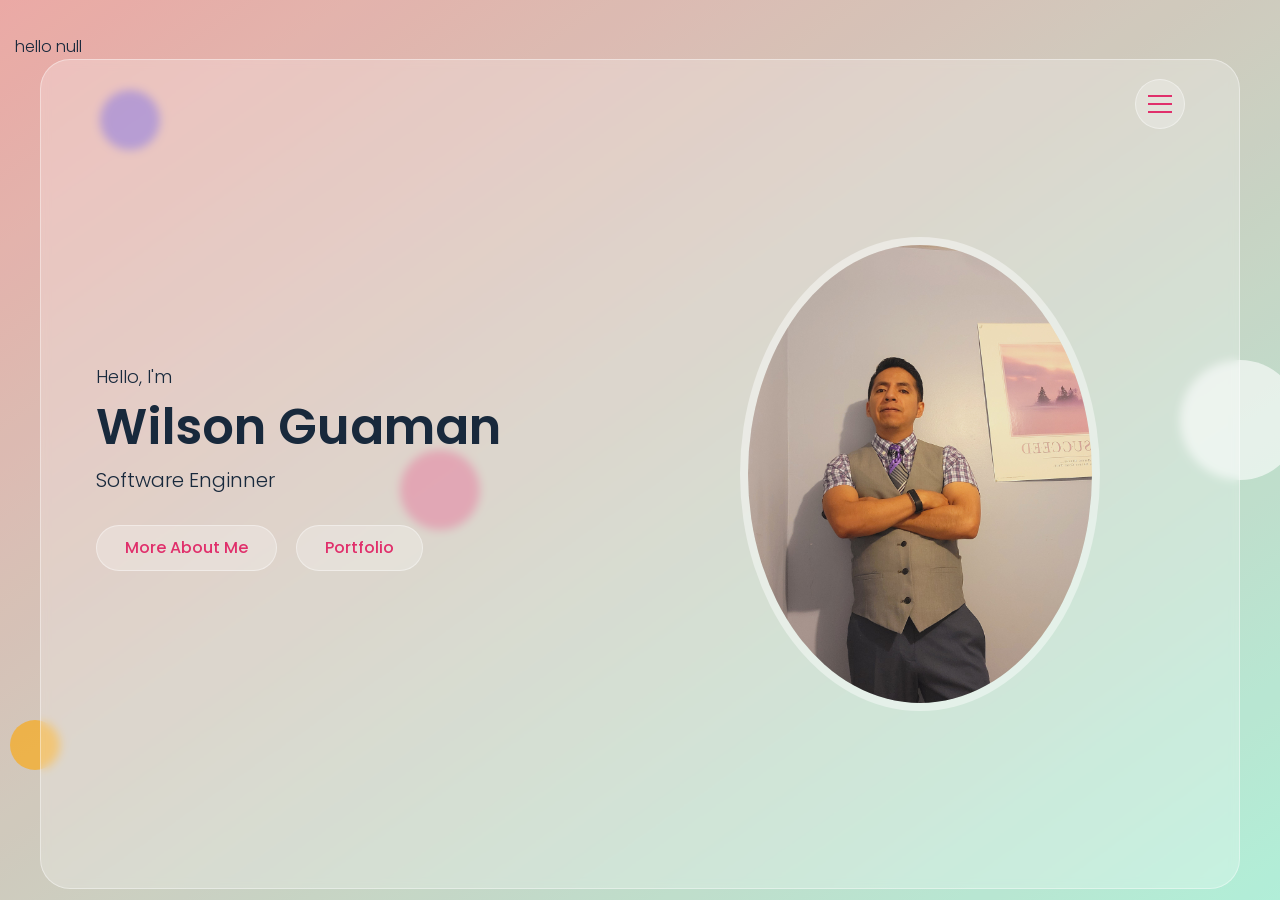
==== index.html @ 9170a04b "Update index.html" ====
<!DOCTYPE html>
<html lang="en">
<head>
  <title> welcome </title>
  <meta charset="utf-8">
  <meta name="viewport" content="width=device-width, initial-scale=1">
  <link rel="stylesheet" href="font-awesome.css">
  <link rel="stylesheet" href="style.css">

  <meta charset="UTF-8">
  <meta name="viewport" content="width=device-width, initial-scale=1.0">
  <meta http-equiv="X-UA-Compatible" content="ie=edge">
  <link rel="stylesheet" href="https://use.fontawesome.com/releases/v5.1.0/css/all.css" integrity="sha384-lKuwvrZot6UHsBSfcMvOkWwlCMgc0TaWr+30HWe3a4ltaBwTZhyTEggF5tJv8tbt"
    crossorigin="anonymous">
  <link href="https://fonts.googleapis.com/css?family=Roboto|Roboto+Condensed|Roboto+Slab" rel="stylesheet">
  <link rel="stylesheet" href="https://cdnjs.cloudflare.com/ajax/libs/font-awesome/5.15.3/css/all.min.css"/>
  <meta name ="viewport" content="width = device-width, initial - scale = 1.0">

</head>
<body>
  <script type="text/javascript">
   var name = prompt("Welcome,what is your name?");
   var text = ("hello " + name);
   
   
   document.write(text);
  </script>
  <video id="background-video" autoplay loop muted poster="">
<source src="Untitled video - Made with Clipchamp.mp4">
</video>
  <!-- Page Loader Start -->
  <div class="page-loader">
    <div></div>
    <div></div>
    <div></div>
  </div>
  <!-- Page Loader End -->

 <!-- Background Circles Start -->
 <div class="bg-circles">
   <div class="circle-1"></div>
   <div class="circle-2"></div>
   <div class="circle-3"></div>
   <div class="circle-4"></div>
 </div>
 <!-- Background Circles End -->

<!-- Overlay Start -->
<div class="overlay">
</div>
<!-- Overlay End -->

<!-- Main Start -->
<div class="main hidden">

  <!-- Header Start -->
  <header class="header">
    <div class="container">
      <div class="row flex-end">
        <button type="button" class="nav-toggler">
          <span></span>
        </button>
        <nav class="nav">
          <div class="nav-inner">
            <ul>
              <li><a href="#home" class="nav-item link-item">home</a></li>
              <li><a href="#about" class="nav-item link-item">about</a></li>
              <li><a href="#portfolio" class="nav-item link-item">portfolio</a></li>
              <li><a href="#contact" class="nav-item link-item">contact</a></li>
            </ul>
          </div>
        </nav>
      </div>
    </div>
  </header>
  <!-- Header End -->

  <!-- Home Section Start -->
  <section class="home-section align-items-center" id="home">
    <div class="container">
      <div class="row align-items-center">
        <div class="home-text">
          <p>Hello, I'm</p>
          <h1>Wilson Guaman</h1>
          <h2>Software Enginner</h2>
          <a href="#about" class="btn link-item">more about me</a>
          <a href="#portfolio" class="btn link-item">portfolio</a>
        </div>
        <div class="home-img">
          <div class="img-box">
            <img src="img/wilson_38.jpg" alt="profile-img">
          </div>
        </div>
      </div>
    </div>
  </section>
  <!-- Home Section End -->

  <!-- About Section Start -->
  <section class="about-section sec-padding" id="about">
    <div class="container">
      <div class="row">
        <div class="section-title">
          <h2>about me</h2>
        </div>
      </div>
      <div class="row">
        <div class="about-img">
          <div class="img-box">
            <img src="img/team_wil.jpg" alt="about img">
          </div>
        </div>
        <div class="about-text">
          <p>I am hard working, driven, technically astute and someone who will work closely
            with people within your organization to achieve your future goals and financial objectives.
          </p>
          <h3>skills</h3>
          <div class="skills">
            <div class="skill-item">html</div>
            <div class="skill-item">css</div>
            <div class="skill-item">javascript</div>
            <div class="skill-item">ASP.NET</div>
            <div class="skill-item">sql</div>
            <div class="skill-item">java</div>
            <div class="skill-item">python</div>
            <div class="skill-item">.NET</div>
            <div class="skill-item">c#</div>
            <div class="skill-item">git</div>
            
          </div>

          <div class="about-tabs">
            <button type="button" class="tab-item active" data-target="#education">education</button>
            <button type="button" class="tab-item" data-target="#experience">experience</button>
          </div>

          <!-- Education Start -->
          <div class="tab-content active" id="education">
             <div class="timeline">
               <div class="timeline-item">
                 <span class="date">2017 - 2021</span>
                 <h4>bachelor of computer science - <span>Northeastern Illinois University</span></h4>
                 <p>Northeastern Illinois University (NEIU) Chicago, Illinois, - B.S. Computer Science, Minor in Spanish. GPA: 3.74; Dean’s List; Cum Laude. </p>
               </div>
               <div class="timeline-item">
                <span class="date">2011 - 2016</span>
                <h4>associate degree - <span>Richard Daley College</span></h4>
                <p>Richard Daley College (city college of Chicago) A.A in general studies
                  GPA: 4.0; Dean’s List;</p>
              </div>
              <div class="timeline-item">
                <span class="date">2003 - 2005</span>
                <h4>technical Diploma - <span>Lincoln College of Technology</span></h4>
                <p>Lincoln College of Technology: Technical Diploma in Automotive Repair
                  GPA: 3.0;</p>
              </div>
             </div>
          </div>
          <!-- Education End -->

          <!-- Experience Start -->
          <div class="tab-content" id="experience">
            <div class="timeline">
              <div class="timeline-item">
                <span class="date"> 2022 - 2023</span>
                <h4>Associate software engineer - <span>Infor </span></h4>
                <p>
                    The work includes a varity of activities ranging from designing, and developing new features to fixing bugs.
                                      <br>
                                         - Design, code, and debug Software.
                                      <br>
                                         - Maintain, upgrade and enhance existing software.
                                      <br>
                                         - Review and resolve software-related findings and make required changes.
                                      <br>
                                         - Work closely with the product team and QA to ensure product is well-tested and updates are properly deployed.
                                      <br>
                                         - Regularly attend team meetings to discuss projects, ideas, and provide status updates. 
                </p>
              </div>
              <div class="timeline-item">
                <span class="date">2021 - 2022</span>
                <h4>IT Consultant- Internship - <span>Nectel Technologies</span></h4>
                <p>-Helped customers troubleshoot their equipment and networks.
                  <br>
                   -Ensured that business ran smoothly with proactive maintenance to prevent unexpected downtime due to neglect.
                   <br>
                   -Gained knowledge in security practices, confidentiality, integrity and improve data security. </p>
              </div>
              <div class="timeline-item">
                <span class="date">2011 - 2015</span>
                <h4>Customer Service, Server, Host, Cashier - <span>RADISSON BLU HOTEL</span></h4>
                <p>Covered various positions on a continuously changing basis, as needs arose, - including bartending in a Banquet Events and food service. | Awarded Employee of the month.</p>
              </div>
            </div>
          </div>
         
          <!-- Experience End -->
          <a href=""target = "blank" class = "btn"> download cv</a>
          <a href="#contact" class="btn link-item">contact me</a>
        </div>
      </div>
    </div>
  </section>
  <!-- About Section End -->

  <!-- Portfolio Section Start -->
  <section class="portfolio-section sec-padding" id="portfolio">
    <div class="container">
      <div class="row">
        <div class="section-title">
          <h2>recent work and hobbies </h2>
        </div>
      </div>
      <div class="row">
        <!-- Portfolio Item Start -->
        <div class="portfolio-item">
          <div class="portfolio-item-thumbnail">
            
            <img src="Certificadode.png" alt="portfolio item thumb">
          </div>
          <h3 class="portfolio-item-title"> C# Certificate Of Completion </h3>
          <button type="button" class="btn view-project-btn">view project</button>
          <div class="portfolio-item-details">
            <div class="description">
              <p>Length 31 total hours</p>
            </div>
            <div class="general-info">
              <ul>
                <li>Completed - <span>December, 24 2021</span></li>
                <li>technologies used - <span>Java</span></li>
                <li>Role - <span>backend</span></li>
                <li>View Online - <span><a href="#" target="_blank">www.wguaman.com</span></li>
              </ul>
            </div>
          </div>
        </div>
        <!-- Portfolio Item End -->
        <!-- Portfolio Item Start -->
        <div class="portfolio-item">
          <div class="portfolio-item-thumbnail">
            <img src="udemyjava.png" alt="portfolio item thumb">
           <!-- <img src="Certificadode.png" alt="portfolio item thumb"> -->
           <!-- <img src="front_page_2023.jpg" alt="portfolio item thumb"> -->
          </div>
          <h3 class="portfolio-item-title"> Java Cetificate Of Completion  </h3>
          <button type="button" class="btn view-project-btn">view project</button>
          <div class="portfolio-item-details">
            <div class="description">
              <p>This is a responsive portfolio.</p>
            </div>
            <div class="general-info">
              <ul>
                <li>Created - <span>January 18, 2024</span></li>
                <li>technologies used - <span>JavaScript | CSS/HTML</span></li>
                <li>Role - <span>Frontend</span></li>
                <li>View Online - <span><a href="#" target="_blank"></span></li>
              </ul>
            </div>
          </div>
        </div>
        <!-- Portfolio Item End -->
        <!-- Portfolio Item Start -->
        <div class="portfolio-item">
          <div class="portfolio-item-thumbnail">
            <img src="udemy.png" alt="portfolio item thumb">
          </div>
          <h3 class="portfolio-item-title">Data Structures & algorithms in java</h3>
          <button type="button" class="btn view-project-btn">view project</button>
          <div class="portfolio-item-details">
            <div class="description">
              <p>Imitiaz Ahmad, Instructor</p>
            </div>
            <div class="general-info">
              <ul>
                <li>Completed - <span>May, 13 2020</span></li>
                <li>technologies used - <span>Java</span></li>
                <li>Role - <span>Backend</span></li>
                <li>View Online - <span><a href="#" target="_blank">www.wguaman.com</a></span></li>
              </ul>
            </div>
          </div>
        </div>
        <!-- Portfolio Item End -->
        <!-- Portfolio Item Start -->
        <div class="portfolio-item">
          <div class="portfolio-item-thumbnail">
            <iframe width="330" height="215" src="https://www.youtube.com/embed/AL2topyB8ps" title="YouTube video player" frameborder="0" allow="accelerometer; autoplay; clipboard-write; encrypted-media; gyroscope; picture-in-picture" allowfullscreen></iframe> 
            
          </div>
          <h3 class="portfolio-item-title">Party app Invitation</h3>
          <!--<button type="button" class="btn view-project-btn">view project</button>-->
          <div class="portfolio-item-details">
            <div class="description">
              <p>This is a web app: Imagine that a friend has decided to host a party and has asked me to create a web app that allows invites to electronically RSVP. The invite is to provide for the following features:
                                            <br>
                                            <br>
                                            1. A home page that shows information about the party. 
                                            <br>
                                            2. A form that can be used to RSVP. 
                                            <br>
                                            3. Validation for the RSVP form, which will display a thank-you page. 
                                            <br>
                                            4. A summary page that shows who is coming to the party. 
                                            <br>
                                            <br>
                                            This app can be access via-localhost only.  </p>
            </div>
            <div class="general-info">
              <ul>
                <li>Created - <span> 2021</span></li>
                <li>technologies used - <span>Html/Css, ASP.NET, C#</span></li>
                <li>Role - <span>Frontend</span></li>
                <li>View Online - <span><a href="#" target="_blank">www.wguaman.com</a></span></li>
              </ul>
            </div>
          </div>
        </div>
        <!-- Portfolio Item End -->
        <!-- Portfolio Item Start -->
        <div class="portfolio-item">
          <div class="portfolio-item-thumbnail">
            <!-- <img src="Certificadode.png" alt="portfolio item thumb">-->
      
            <!--<iframe width="330" height="215" src="https://www.youtube.com/embed/UySKvIaVFEU" title="YouTube video player" frameborder="0" allow="accelerometer; autoplay; clipboard-write; encrypted-media; gyroscope; picture-in-picture" allowfullscreen></iframe> -->
           <!-- <img src="img/portfolio/w_g_2023.jpg" alt="portfolio item thumb">-->
          </div>
          <h3 class="portfolio-item-title"> </h3>
         <!--- <button type="button" class="btn view-project-btn">view project</button>-->
          <div class="portfolio-item-details">
            <div class="description">
             <!-- <p>This web application calculates the yearly interest rate.</p> -->
            </div>
            <div class="general-info">
              <ul>
                <li>Created - <span>2021</span></li>
                <li>technologies used - <span>Html, Css, ASP.NET, C# </span></li>
                <li>Role - <span>Frontend</span></li>
                <li>View Online - <span><a href="#" target="_blank">www.wguaman.com</a></span></li>
              </ul>
            </div>
          </div>
        </div>
        <!-- Portfolio Item End -->
        <!-- Portfolio Item Start -->
        <div class="portfolio-item">
          <div class="portfolio-item-thumbnail">
             <img src="Shopme-Ecommerce.png" alt="portfolio item thumb">
           <!-- <iframe width="560" height="315" src="https://www.youtube.com/embed/m7RWqL05ZkU" title="YouTube video player" frameborder="0" allow="accelerometer; autoplay; clipboard-write; encrypted-media; gyroscope; picture-in-picture" allowfullscreen></iframe> --> 
            <!---<img src="udemyjava.jng" alt="portfolio item thumb">--->
          </div>
          <h3 class="portfolio-item-title"> E-commerce Website </h3>
         <!-- <button type="button" class="btn view-project-btn">view project</button>-->
          <div class="portfolio-item-details">
            <div class="description">
              <p>Use Spring Boot, Java, JavaScript, SQL, HTML/CSS.</p>
            </div>
            <div class="general-info">
              <ul>
                <li>Created - <span> 2023</span></li>
                <li>technologies used - <span>java</span></li>
                <li>Role - <span>backend</span></li>
                <li>View Online - <span><a href="#" target="_blank">www.wguaman.com</a></span></li>
              </ul>
            </div>
          </div>
        </div>
        <!-- Portfolio Item End -->
      </div>
    </div>
  </section>
  <!-- Portfolio Section End -->

  <!-- Contact Section Start -->
  <section class="contact-section sec-padding" id="contact">
    <div class="container">
      <div class="row">
        <div class="section-title">
          <h2>contact me</h2>
        </div>
      </div>
      <div class="row">
        <div class="contact-form">
          <form>
            <div class="row">
              <div class="input-group">
                <input type="text" placeholder="Name" class="input-control" required>
              </div>
              <div class="input-group">
                <input type="text" placeholder="Email" class="input-control" required>
              </div>
              <div class="input-group">
                <input type="text" placeholder="Subject" class="input-control" required>
              </div>
              <div class="input-group">
                <textarea placeholder="Message" class="input-control" required></textarea>
              </div>
              <div class="submit-btn">
                <button type="submit" class="btn">send message</button>
              </div>
            </div>
          </form>
        </div>
        <div class="contact-info">
          <div class="contact-info-item">

            <h3>Email</h3>
            <p>wilsonguaman30@gmail.com</p>
          </div>
          <div class="contact-info-item">
            <h3>Phone</h3>
            <p>773-344-5394</p>
          </div>
          <div class="contact-info-item">
            <h3>follow me</h3>
            <div class="social-links">
             <!--- <a href="https://www.facebook.com/" ><i class = "fab fa-facebook"></i></a>-->
              <a href="https://github.com/wilsonrguaman" target="_blank"><i class = "fab fa-github"></i></a>
             <!--- <a href="https://www.instagram.com/" target="_blank"><i class = "fab fa-instagram"></i></a>--->
             <!-- <a href="https://youtu.be/dQuaE7WTHAg" target="_blank"><i class = "fab fa-youtube"></i></a> --->
             <!--- <a href="https://www.snapchat.com/" target="_blank"><i class = "fab fa-snapchat"></i></a>--->
              <a href="https://www.linkedin.com/in/wilson-guaman-20084446/"target="_blank"><i class = "fab fa-linkedin"></i></a>

              <!--
              <a href="#" target="_blank"><i class="fab fa-facebook-f"></i></a>
              <a href="#" target="_blank"><i class="fab fa-twitter"></i></a>
              <a href="#" target="_blank"><i class="fab fa-instagram"></i></a>
              <a href="#" target="_blank"><i class="fab fa-youtube"></i></a>
              <a href="#" target="_blank"><i class="fab fa-behance"></i></a>
              <a href="#" target="_blank"><i class="fab fa-dribbble"></i></a>
            -->
            </div>
          </div>
        </div>
      </div>
    </div>
  </section>
  <!-- Contact Section End -->

</div>
<!-- Main End -->

<!-- Portfolio Item Details Popup Start -->
<div class="portfolio-popup">
  <div class="pp-inner">
    <div class="pp-content">
      <div class="pp-header">
        <button type="button" class="btn pp-close"><i class="fas fa-times"></i></button>
        <div class="pp-thumbnail">
          <img src="udemy.jng" alt="pp-thumbnail">
        </div>
        <h3></h3>
      </div>
      <div class="pp-body">
      </div>
    </div>
  </div>
</div>
<!-- Portfolio Item Details Popup End -->

  
<script src="js/script.js"></script>
</body>
</html>
---- style.css ----
/* -------------
 Fonts 
 -----------------*/
 @import url('https://fonts.googleapis.com/css2?family=Poppins:wght@300;400;500;600;700&display=swap');

/* ------------- 
 Variables 
 ---------------- */
:root{
    --main-color: #e02f6b;
    --blue: #0000ff;
    --blue-dark: #18293c;
    --orange: #ffa500;
    --green-yellow: #cddc39;
    --pink-light: #efa2b4;
    --cyan-light: #aef1ee;
    --white: #ffffff;
    --white-alpha-40: rgba(255, 255, 255, 0.40);
    --white-alpha-25: rgba(255, 255, 255, 0.25);
    --backdrop-filter-blur: blur(5px);
}

/* ---------------------
 Global Settings 
 ---------------------- */
*{
    box-sizing: border-box;
    padding: 0;
    margin:0;
    outline: none;
}
::before,
::after{
    box-sizing: border-box;
}
body{
    min-height: 100vh;
    background-image: linear-gradient(to bottom right, var(--pink-light), var(--cyan-light));
    background-attachment: fixed;
    font-size: 16px;
    font-family: 'Poppins', sans-serif;
    font-weight: 300;
    color: var(--blue-dark);
    line-height: 1.5;
    overflow-x: hidden;
    -webkit-tap-highlight-color: transparent;
    padding: 35px 15px;
}
body.hide-scrolling{
    overflow-y: hidden;
}
body::before{
    content: '';
    position: fixed;
    left: 0;
    top: 0;
    height: 100%;
    width: 100%;
    background-color: var(--green-yellow);
    z-index: -1;
    opacity: 0.12;
}
a{
    text-decoration: none;
}
h1,h2{
    font-weight: 600;
}
h3,h4,h5,h6{
    font-weight: 500;
}
img{
    max-width: 100%;
    vertical-align: middle;
}
ul{
    list-style: none;
}
section{
    background-color: var(--white-alpha-25);
    border:1px solid var(--white-alpha-40);
    min-height: calc(100vh - 70px);
    border-radius: 30px;
    -webkit-backdrop-filter: var(--backdrop-filter-blur);
    backdrop-filter: var(--backdrop-filter-blur);
    display: none;
}
section.active{
    display: block;
    animation: fadeIn 0.5s ease-in-out forwards;
}
section.fade-out{
    animation: fadeOut 0.5s ease-in-out forwards;
}
.main{
    max-width: 1200px;
    margin: auto;
    transition: all 0.5s ease-in-out;
    position: relative;
}
.main.fade-out{
    opacity: 0;
}
.container{
    padding: 0 40px;
    width: 100%;
}
.row{
    display: flex;
    flex-wrap: wrap;
}
.align-items-center{
    align-items: center;
}
.hidden{
    display: none !important;
}
.sec-padding{
    padding: 80px 0;
}
.flex-end{
    justify-content: flex-end;
}
/* Section Title */
.section-title{
    padding:0 15px;
    width: 100%;
    text-align: center;
    margin-bottom: 40px;
}
.section-title h2{
    font-size: 40px;
    text-transform: capitalize;
}

/* Custom Scrollbar */
::-webkit-scrollbar{
    width: 5px;
}
::-webkit-scrollbar-track{
    background-color: var(--white);
}
::-webkit-scrollbar-thumb{
    background-color: var(--main-color);
}

/* Buttons */
button{
    font-family: inherit;
    user-select: none;
}
.btn{
    line-height: 1.5;
    background-color: var(--white-alpha-25);
    border:1px solid var(--white-alpha-40);
    padding: 10px 28px;
    display: inline-block;
    border-radius: 30px;
    color: var(--main-color);
    font-weight: 500;
    text-transform: capitalize;
    font-family: inherit;
    font-size: 16px;
    cursor: pointer;
    user-select: none;
    position: relative;
    overflow:hidden;
    vertical-align: middle;
    transition: color 0.3s ease;
}
.btn::before{
    content: '';
    position: absolute;
    left: 0;
    top: 0;
    height: 100%;
    width:0%;
    background-color: var(--main-color);
    z-index: -1;
    transition: width 0.3s ease;
}
.btn:hover::before{
    width: 100%;
}
.btn:hover{
    color: var(--white);
}

/* Animation Keyframes */
@keyframes fadeIn{
    0%{
        opacity: 0;
    }
    100%{
        opacity: 1;
    }
}
@keyframes fadeOut{
    0%{
        opacity: 1;
    }
    100%{
        opacity: 0;
    }
}
@keyframes zoomInOut{
    0%,100%{
        transform: scale(0.5);
    }
    50%{
        transform: scale(1);
    }
}
@keyframes bounceTop{
    0%,100%{
        transform: translateY(-50px);
    }
    50%{
        transform: translateY(0px);
    }
}
@keyframes spin{
    0%{
        transform: rotate(0deg);
    }
    100%{
        transform: rotate(360deg);
    }
}
/* Background Circles */
.bg-circles{
    position: fixed;
    top: 0;
    height: 100%;
    max-width: 1200px;
    width: calc(100% - 30px);
    left: 50%;
    transform: translateX(-50%);
}
.bg-circles div{
    position: absolute;
    border-radius: 50%;
}
.bg-circles .circle-1{
    height: 60px;
    width: 60px;
    background-color: var(--blue);
    left: 5%;
    top: 10%;
    opacity: 0.3;
    animation: zoomInOut 8s linear infinite;
}
.bg-circles .circle-2{
    height: 80px;
    width: 80px;
    background-color: var(--main-color);
    left: 30%;
    top: 50%;
    opacity: 0.4;
    animation: bounceTop 5s ease-in-out infinite;
}
.bg-circles .circle-3{
    height: 120px;
    width: 120px;
    background-color: var(--white);
    top: 40%;
    right: -60px;
    opacity: 0.6;
}
.bg-circles .circle-4{
    height: 50px;
    width: 50px;
    background-color: var(--orange);
    top: 80%;
    left: -30px;
    opacity: 0.6;
}

/* Overlay */
.overlay{
   position: fixed;
   left: 0;
   top: 0;
   height: 100%;
   width: 100%;
   background-color: transparent;
   z-index: 200;
   visibility: hidden;
}
.overlay.active{
    visibility: visible;
}

/* Page Loader */
.page-loader{
    position: fixed;
    left: 0;
    top: 0;
    height: 100%;
    width: 100%;
    z-index: 999;
    background-color: var(--white-alpha-25);
    -webkit-backdrop-filter: var(--backdrop-filter-blur);
    backdrop-filter: var(--backdrop-filter-blur);
    display: flex;
    align-items: center;
    justify-content: center;
    transition: opacity 0.6s ease;
}
.page-loader.fade-out{
    opacity: 0;
}
.page-loader div{
    border:2px solid transparent;
    position: absolute;
    border-radius: 50%;
    opacity: 0.6;
    border-top-color: transparent !important;
    border-bottom-color: transparent !important;
    animation: spin 1s linear infinite;
}
.page-loader div:nth-child(1){
    height: 60px;
    width: 60px;
    border-color: var(--main-color);
}
.page-loader div:nth-child(2){
    height: 45px;
    width: 45px;
    border-color: var(--blue);
    animation-duration: 1.2s;
}
.page-loader div:nth-child(3){
    height: 30px;
    width: 30px;
    border-color: var(--orange);
}
/* ----------------
 Header 
 ----------------*/
.header{
    position: absolute;
    left: 0;
    top: 0;
    width: 100%;
    z-index: 1;
    padding: 20px 0 0;
}
.header.active{
    position: fixed;
    top: 35px;
    padding: 20px 15px;
}
.header.active .container{
    max-width: 1200px;
    margin: auto;
}
.header .nav-toggler{
    width: 50px;
    height: 50px;
    border:none;
    cursor: pointer;
    border-radius: 50%;
    background-color: var(--white-alpha-25);
    border: 1px solid var(--white-alpha-40);
    display: flex;
    align-items: center;
    justify-content: center;
    margin:0 15px;
    z-index: 1;
    transition: opacity 0.5s ease-in-out;
}
.header .nav-toggler.hide{
    opacity: 0;
    transition: none;
}
.header .nav-toggler span{
    height: 2px;
    width: 24px;
    background-color: var(--main-color);
    position: relative;
    transition: background-color 0.3s ease;
}
.header.active .nav-toggler span{
    background-color: transparent;
}
.header .nav-toggler span::before,
.header .nav-toggler span::after{
    content: '';
    position: absolute;
    top: 0;
    width: 100%;
    height: 100%;
    background-color: var(--main-color);
    transition: all 0.3s ease;
}
.header .nav-toggler span::before{
    left: 0;
    transform: translateY(-8px);
}
.header.active .nav-toggler span::before{
    transform: rotate(45deg);
}
.header .nav-toggler span::after{
    right: 0;
    transform: translateY(8px);
}
.header.active .nav-toggler span::after{
    transform: rotate(-45deg);
}
.header:not(.active) .nav-toggler:hover span::before,
.header:not(.active) .nav-toggler:hover span::after{
    width: 50%;
}
.header .nav{
    position: fixed;
    left: 0;
    top: 0;
    height: 100%;
    width: 100%;
    padding: 35px 15px;
    overflow-y: auto;
    visibility: hidden;
}
.header.active .nav{
    visibility: visible;
}
.header .nav-inner{
   min-height: calc(100vh - 70px);
   max-width: 1200px;
   margin:auto;
   background-color: var(--white-alpha-25);
   border:1px solid var(--white-alpha-40);
   -webkit-backdrop-filter: var(--backdrop-filter-blur);
   backdrop-filter: var(--backdrop-filter-blur);
   padding: 50px 0;
   border-radius: 30px;
   display: flex;
   align-items: center;
   justify-content: center;
   opacity: 0;
   transition: all 0.5s ease;
}
.header.active .nav-inner{
    opacity: 1;
}
.header .nav-inner ul li{
    text-align: center;
}
.header .nav-inner ul li a{
    font-size: 40px;
    text-transform: capitalize;
    color: var(--blue-dark);
    display: block;
    font-weight: 500;
    padding: 8px 15px;
    transition: color 0.3s ease;
    position: relative;
}
.header .nav-inner ul li a::before{
    content: '';
    position: absolute;
    right: 0;
    bottom: 0;
    height: 50%;
    width: 0%;
    background-color: var(--white-alpha-25);
    z-index: -1;
    transition: width 0.5s ease;
}
.header .nav-inner ul li a:hover::before{
    width: 100%;
}
.header .nav-inner ul li a:hover{
    color: var(--main-color);
}
/* -----------------
 Home Section 
 -------------------*/
.home-section{
    padding: 120px 0;
}
.home-section.active{
   display: flex;
}
.home-text,
.home-img{
    width: 50%;
    padding: 15px;
}
.home-text p{
    font-size: 18px;
}
.home-text h1{
    font-size: 50px;
    text-transform: capitalize;
}
.home-text h2{
    font-size: 20px;
    text-transform: capitalize;
    font-weight: 300;
    margin:0 0 30px ;
}
.home-text .btn{
    margin:0 15px 15px 0;
}
.home-img .img-box{
    max-width: 360px;
    background-color: var(--white-alpha-25);
    border-radius: 50%;
    border: 8px solid var(--white-alpha-25);
    margin: auto;
}
.home-img .img-box img{
    width: 100%;
    border-radius: 50%;
}

/* About Section */
.about-img{
    width: 40%;
    padding: 0 15px;
}
.about-text{
    width: 60%;
    padding: 0 15px;
}
.about-img .img-box{
    background-color: var(--white-alpha-25);
    max-width: 380px;
    border:1px solid var(--white-alpha-40);
    margin:auto;
    border-radius: 10px;
}
.about-img .img-box img{
    width: 100%;
}
.about-text h3{
    text-transform: capitalize;
    font-size: 20px;
    margin:20px 0;
}
.about-text .skills{
    display: flex;
    flex-wrap: wrap;
}
.about-text .skill-item{
    background-color: var(--white-alpha-25);
    border:1px solid var(--white-alpha-40);
    padding: 5px 15px;
    text-transform: capitalize;
    margin: 0 10px 10px 0;
    border-radius: 20px;
}
.about-tabs{
    margin-top: 20px;
}
.about-tabs .tab-item{
    padding: 2px 0;
    background-color: transparent;
    border:none;
    text-transform: capitalize;
    display: inline-block;
    color: var(--blue-dark);
    font-size: 20px;
    cursor: pointer;
    font-weight: 500;
    margin:0 30px 0 0;
    position: relative;
    opacity: 0.5;
    transition: all 0.3s ease;
}
.about-tabs .tab-item:last-child{
    margin: 0;
}
.about-tabs .tab-item::before{
    content: '';
    position: absolute;
    left: 0;
    bottom: 0;
    width: 0%;
    height: 1px;
    background-color: var(--blue-dark);
    transition: width 0.3s ease;
}
.about-tabs .tab-item:hover::before{
    width: 100%;
}
.about-tabs .tab-item.active::before{
    width: 100%;
    background-color: var(--main-color);
}
.about-tabs .tab-item.active{
    color: var(--main-color);
    opacity: 1;
    cursor: auto;
}
.about-text .timeline{
    position: relative;
}
.about-text .timeline::before{
    content: '';
    position: absolute;
    height: 100%;
    width: 1px;
    top: 0;
    left: 5px;
    background-color: var(--main-color);
}
.about-text .tab-content{
    padding: 40px 0;
    display: none;
}
.about-text .tab-content.active{
    display: block;
}
.about-text .timeline-item{
    margin-bottom: 30px;
    position: relative;
    padding: 10px 0 0 40px;
}
.about-text .timeline-item::before{
    content: '';
    position: absolute;
    height: 11px;
    width: 11px;
    background-color: var(--main-color);
    left: 0;
    top: 16px;
    border-radius: 50%;
}
.about-text .timeline-item:last-child{
    margin-bottom: 0;
}
.about-text .timeline-item .date{
    display: block;
    color: var(--main-color);
    font-weight: 400;
    margin:0 0 10px;
}
.about-text .timeline-item h4{
    font-size: 18px;
    text-transform: capitalize;
    margin:0 0 10px;
}
.about-text .timeline-item h4 span{
    font-weight: 400;
}
.about-text .btn{
    margin:0 15px 15px 0;
}

/* ---------------
 Portfolio Section 
 ------------------*/
.portfolio-section{
    padding-bottom: 50px;
}
.portfolio-item{
    width: calc((100% / 3) - 30px);
    margin:0 15px 30px;
}
.portfolio-item-thumbnail{
    padding: 10px;
    background-color: var(--white-alpha-25);
    border:1px solid var(--white-alpha-40);
    border-radius: 10px;
}
.portfolio-item-thumbnail img{
    width: 100%;
    border-radius: 10px;
}
/*video party app frame work added*/
.portfolio-item-thumbnail iframe{
    width: 100%;
    border-radius: 10px;
}
.portfolio-item h3{
    font-size: 20px;
    text-transform: capitalize;
    margin: 20px 0;
}
.portfolio-item-details{
    display: none;
}

/* Portfolio Popup */
.portfolio-popup{
   position: fixed;
   left: 0;
   top: 0;
   height: 100%;
   width: 100%;
   z-index: 200;
   visibility: hidden;
}
.portfolio-popup.open{
    visibility: visible;
    overflow-y: auto;
}
.pp-inner{
   min-height: 100vh;
   padding: 40px 15px;
   display: flex;
   align-items: center;
   justify-content: center;
}
.pp-content{
    background-color: var(--white-alpha-25);
    padding: 30px;
    border-radius: 30px;
    max-width: 900px;
    width: 100%;
    border:1px solid var(--white-alpha-40);
    -webkit-backdrop-filter: var(--backdrop-filter-blur);
    backdrop-filter: var(--backdrop-filter-blur);
    opacity: 0;
    transform: scale(0.9);
}
.portfolio-popup.open .pp-content{
    opacity: 1;
    transform: scale(1);
    transition: all 0.5s ease;
}
.pp-header{
    position: relative;
}
.pp-header .btn{
    height: 40px;
    width: 40px;
    padding: 0;
    display: flex;
    align-items: center;
    justify-content: center;
    position: absolute;
    right: -40px;
    top: -40px;
}
.pp-thumbnail img{
    border-radius: 10px;
}
.pp-header h3{
    font-size: 25px;
    text-transform: capitalize;
    margin:20px 0 15px;
}
.pp-body .description{
    margin-bottom: 20px;
}
.pp-body .general-info li{
    margin-bottom: 10px;
    font-weight: 500;
    text-transform: capitalize;
}
.pp-body .general-info li span{
    font-weight: 300;
}
.pp-body .general-info li a{
    text-transform: lowercase;
    color: var(--main-color);
}

/* Contact Section */
.contact-form,
.contact-info{
    width: 50%;
    padding: 0 15px;
}
.contact-form .input-group{
    width: 100%;
    margin-bottom: 30px;
}
.contact-form .input-control::placeholder{
    color: var(--blue-dark);
    opacity: 0.8;
    font-weight: 300;
}
.contact-form .input-control{
    display: block;
    width: 100%;
    height: 50px;
    border-radius: 25px;
    border:none;
    font-family: inherit;
    font-weight: 400;
    font-size: 16px;
    background-color: var(--white-alpha-25);
    padding: 0 20px;
    color: var(--blue-dark);
    border:1px solid transparent;
    transition: border-color 0.3s ease;
}
.contact-form .input-control:focus{
    border-color: var(--white-alpha-40);
}
.contact-form textarea.input-control{
    height: 120px;
    resize: none;
    padding-top: 15px;
}
.contact-info-item{
    margin:0 0 30px;
    padding: 0 0 0 20px;
}
.contact-info-item h3{
    font-size: 20px;
    text-transform: capitalize;
    margin:0 0 5px;
}
.contact-info-item .social-links a{
    display: inline-flex;
    align-items: center;
    justify-content: center;
    height: 40px;
    width: 40px;
    background-color: var(--white-alpha-25);
    border:1px solid var(--white-alpha-40);
    color: var(--main-color);
    border-radius: 50%;
    margin:6px 4px 0 0;
    transition: all 0.3s ease;
}
.contact-info-item .social-links a:hover{
    color: var(--white);
    background-color: var(--main-color);
}


/* Responsive */
@media(max-width:991px){
   .container{
       padding: 0;
   }
   .home-text, 
   .home-img{
       width: 100%;
   }
   .home-text{
       text-align: center;
   }
   .home-img{
       order:-1;
   }
   .home-img .img-box{
       max-width: 300px;
   }
   .home-text .btn{
       margin:0 7px 15px;
   }
   .portfolio-item{
       width: calc(50% - 30px);
   }
}
@media(max-width:767px){
    .contact-form, 
    .contact-info,
    .about-img,
    .about-text{
        width: 100%;
    }
    .about-text{
        margin-top: 30px;
    }
    .portfolio-item{
        width: calc(100% - 30px);
    }
    .pp-inner{
        padding: 30px 15px;
    }
    .contact-info{
        order:-1;
        margin-bottom: 15px;
    }
    .contact-info-item{
        padding: 0;
    }
}
@media(max-width:575px){
    .section-title h2,
    .header .nav-inner ul li a{
        font-size: 35px;
    }
    .home-text h1{
        font-size: 30px;
    }   
    .home-text h2{
        font-size: 18px;
    }
    .pp-header h3{
        font-size: 20px;
    }
}

#background-video {
  width: 100vw;
  height: 100vh;
  object-fit: cover;
  position: fixed;
  left: 0;
  right: 0;
  top: 0;
  bottom: 0;
  z-index: -1;
}
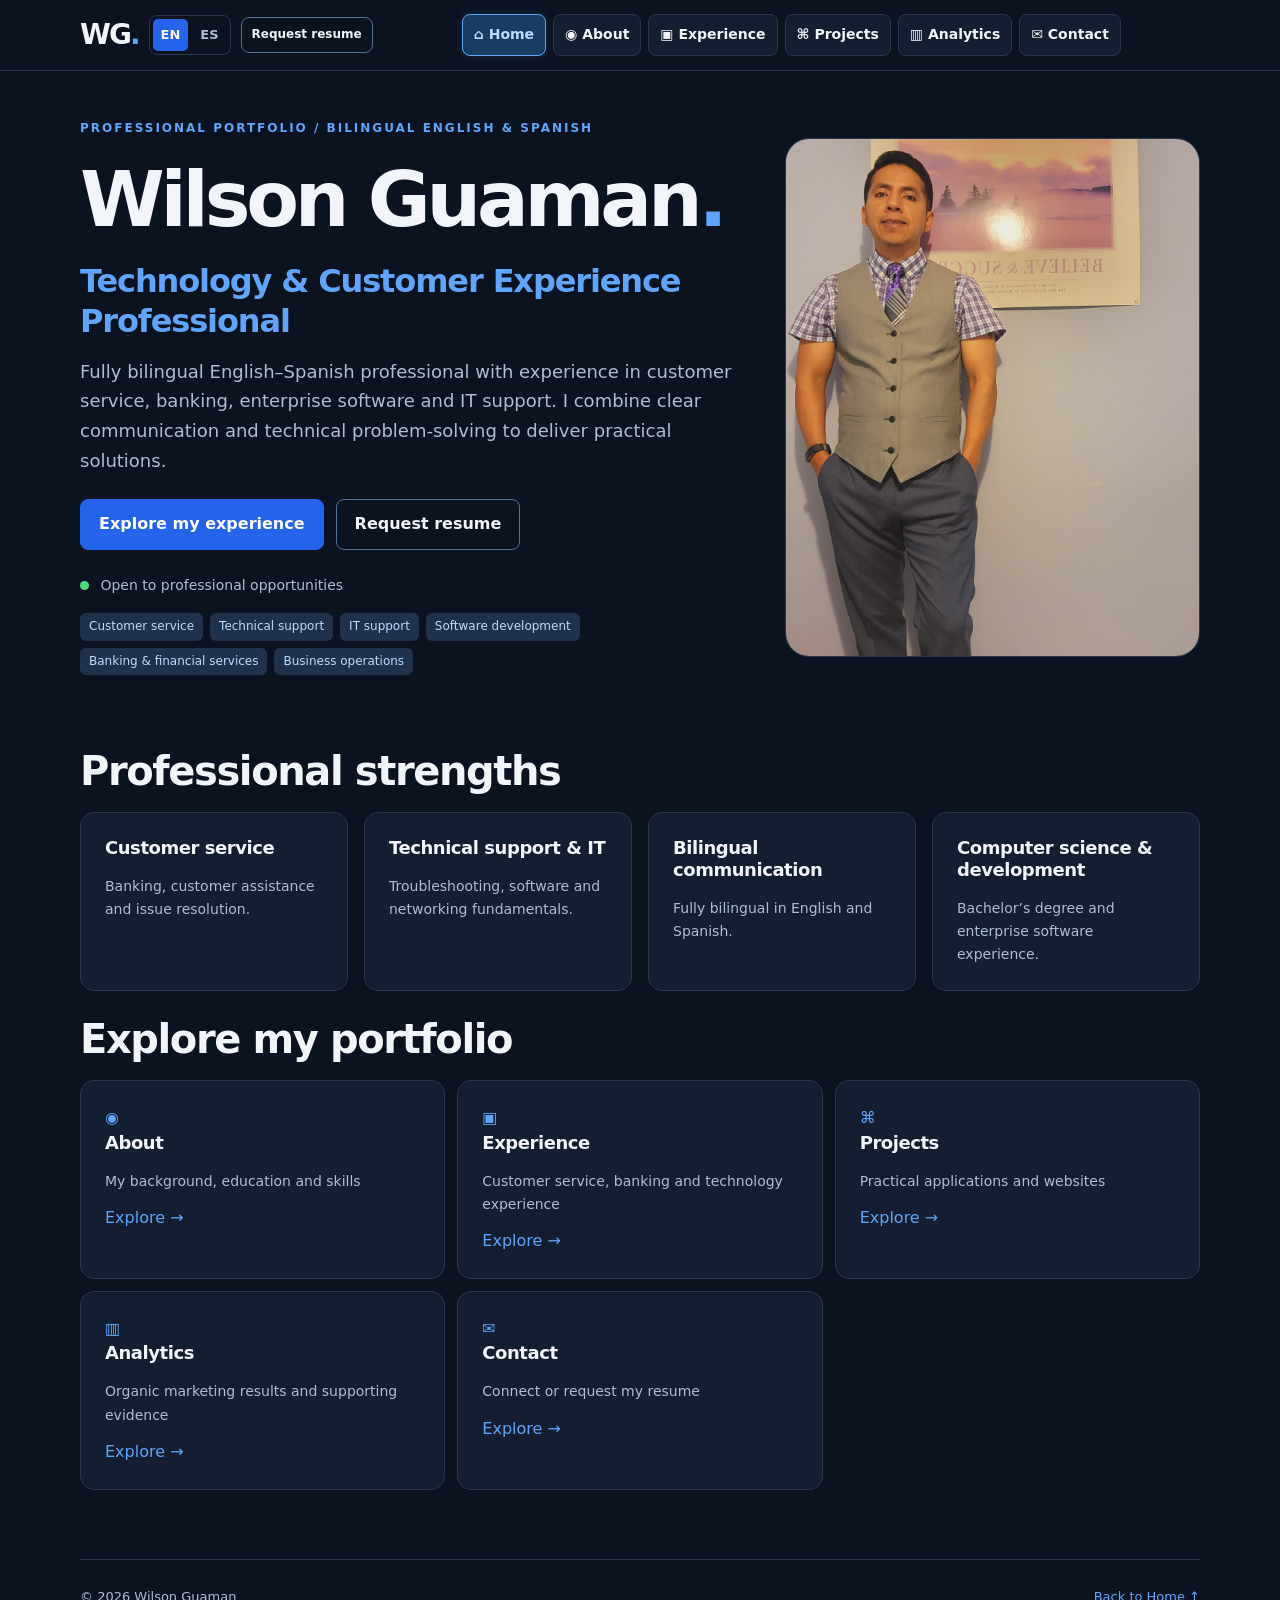
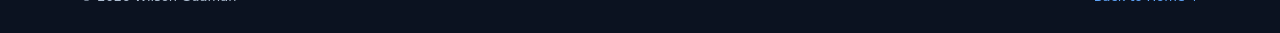
==== commit 1d97b177: "Redesign portfolio with bilingual UX Redesign portfolio with bilingual support and improved user exp" ====
--- a/index.html
+++ b/index.html
@@ -1,464 +1,393 @@
-<!DOCTYPE html>
-<html lang="en">
-<head>
-  <title> welcome </title>
-  <meta charset="utf-8">
-  <meta name="viewport" content="width=device-width, initial-scale=1">
-  <link rel="stylesheet" href="font-awesome.css">
-  <link rel="stylesheet" href="style.css">
-
-  <meta charset="UTF-8">
-  <meta name="viewport" content="width=device-width, initial-scale=1.0">
-  <meta http-equiv="X-UA-Compatible" content="ie=edge">
-  <link rel="stylesheet" href="https://use.fontawesome.com/releases/v5.1.0/css/all.css" integrity="sha384-lKuwvrZot6UHsBSfcMvOkWwlCMgc0TaWr+30HWe3a4ltaBwTZhyTEggF5tJv8tbt"
-    crossorigin="anonymous">
-  <link href="https://fonts.googleapis.com/css?family=Roboto|Roboto+Condensed|Roboto+Slab" rel="stylesheet">
-  <link rel="stylesheet" href="https://cdnjs.cloudflare.com/ajax/libs/font-awesome/5.15.3/css/all.min.css"/>
-  <meta name ="viewport" content="width = device-width, initial - scale = 1.0">
-
-</head>
-<body>
-  <script type="text/javascript">
-   var name = prompt("Welcome,what is your name?");
-   var text = ("hello " + name);
-   
-   
-   document.write(text);
-  </script>
-  <video id="background-video" autoplay loop muted poster="">
-<source src="Untitled video - Made with Clipchamp.mp4">
-</video>
-  <!-- Page Loader Start -->
-  <div class="page-loader">
-    <div></div>
-    <div></div>
-    <div></div>
-  </div>
-  <!-- Page Loader End -->
-
- <!-- Background Circles Start -->
- <div class="bg-circles">
-   <div class="circle-1"></div>
-   <div class="circle-2"></div>
-   <div class="circle-3"></div>
-   <div class="circle-4"></div>
- </div>
- <!-- Background Circles End -->
-
-<!-- Overlay Start -->
-<div class="overlay">
-</div>
-<!-- Overlay End -->
-
-<!-- Main Start -->
-<div class="main hidden">
-
-  <!-- Header Start -->
-  <header class="header">
-    <div class="container">
-      <div class="row flex-end">
-        <button type="button" class="nav-toggler">
-          <span></span>
-        </button>
-        <nav class="nav">
-          <div class="nav-inner">
-            <ul>
-              <li><a href="#home" class="nav-item link-item">home</a></li>
-              <li><a href="#about" class="nav-item link-item">about</a></li>
-              <li><a href="#portfolio" class="nav-item link-item">portfolio</a></li>
-              <li><a href="#contact" class="nav-item link-item">contact</a></li>
-            </ul>
-          </div>
-        </nav>
-      </div>
-    </div>
-  </header>
-  <!-- Header End -->
-
-  <!-- Home Section Start -->
-  <section class="home-section align-items-center" id="home">
-    <div class="container">
-      <div class="row align-items-center">
-        <div class="home-text">
-          <p>Hello, I'm</p>
-          <h1>Wilson Guaman</h1>
-          <h2>Software Enginner</h2>
-          <a href="#about" class="btn link-item">more about me</a>
-          <a href="#portfolio" class="btn link-item">portfolio</a>
-        </div>
-        <div class="home-img">
-          <div class="img-box">
-            <img src="img/wilson_38.jpg" alt="profile-img">
-          </div>
-        </div>
-      </div>
-    </div>
-  </section>
-  <!-- Home Section End -->
-
-  <!-- About Section Start -->
-  <section class="about-section sec-padding" id="about">
-    <div class="container">
-      <div class="row">
-        <div class="section-title">
-          <h2>about me</h2>
-        </div>
-      </div>
-      <div class="row">
-        <div class="about-img">
-          <div class="img-box">
-            <img src="img/team_wil.jpg" alt="about img">
-          </div>
-        </div>
-        <div class="about-text">
-          <p>I am hard working, driven, technically astute and someone who will work closely
-            with people within your organization to achieve your future goals and financial objectives.
-          </p>
-          <h3>skills</h3>
-          <div class="skills">
-            <div class="skill-item">html</div>
-            <div class="skill-item">css</div>
-            <div class="skill-item">javascript</div>
-            <div class="skill-item">ASP.NET</div>
-            <div class="skill-item">sql</div>
-            <div class="skill-item">java</div>
-            <div class="skill-item">python</div>
-            <div class="skill-item">.NET</div>
-            <div class="skill-item">c#</div>
-            <div class="skill-item">git</div>
-            
-          </div>
-
-          <div class="about-tabs">
-            <button type="button" class="tab-item active" data-target="#education">education</button>
-            <button type="button" class="tab-item" data-target="#experience">experience</button>
-          </div>
-
-          <!-- Education Start -->
-          <div class="tab-content active" id="education">
-             <div class="timeline">
-               <div class="timeline-item">
-                 <span class="date">2017 - 2021</span>
-                 <h4>bachelor of computer science - <span>Northeastern Illinois University</span></h4>
-                 <p>Northeastern Illinois University (NEIU) Chicago, Illinois, - B.S. Computer Science, Minor in Spanish. GPA: 3.74; Dean’s List; Cum Laude. </p>
-               </div>
-               <div class="timeline-item">
-                <span class="date">2011 - 2016</span>
-                <h4>associate degree - <span>Richard Daley College</span></h4>
-                <p>Richard Daley College (city college of Chicago) A.A in general studies
-                  GPA: 4.0; Dean’s List;</p>
-              </div>
-              <div class="timeline-item">
-                <span class="date">2003 - 2005</span>
-                <h4>technical Diploma - <span>Lincoln College of Technology</span></h4>
-                <p>Lincoln College of Technology: Technical Diploma in Automotive Repair
-                  GPA: 3.0;</p>
-              </div>
-             </div>
-          </div>
-          <!-- Education End -->
-
-          <!-- Experience Start -->
-          <div class="tab-content" id="experience">
-            <div class="timeline">
-              <div class="timeline-item">
-                <span class="date"> 2022 - 2023</span>
-                <h4>Associate software engineer - <span>Infor </span></h4>
-                <p>
-                    The work includes a varity of activities ranging from designing, and developing new features to fixing bugs.
-                                      <br>
-                                         - Design, code, and debug Software.
-                                      <br>
-                                         - Maintain, upgrade and enhance existing software.
-                                      <br>
-                                         - Review and resolve software-related findings and make required changes.
-                                      <br>
-                                         - Work closely with the product team and QA to ensure product is well-tested and updates are properly deployed.
-                                      <br>
-                                         - Regularly attend team meetings to discuss projects, ideas, and provide status updates. 
-                </p>
-              </div>
-              <div class="timeline-item">
-                <span class="date">2021 - 2022</span>
-                <h4>IT Consultant- Internship - <span>Nectel Technologies</span></h4>
-                <p>-Helped customers troubleshoot their equipment and networks.
-                  <br>
-                   -Ensured that business ran smoothly with proactive maintenance to prevent unexpected downtime due to neglect.
-                   <br>
-                   -Gained knowledge in security practices, confidentiality, integrity and improve data security. </p>
-              </div>
-              <div class="timeline-item">
-                <span class="date">2011 - 2015</span>
-                <h4>Customer Service, Server, Host, Cashier - <span>RADISSON BLU HOTEL</span></h4>
-                <p>Covered various positions on a continuously changing basis, as needs arose, - including bartending in a Banquet Events and food service. | Awarded Employee of the month.</p>
-              </div>
-            </div>
-          </div>
-         
-          <!-- Experience End -->
-          <a href=""target = "blank" class = "btn"> download cv</a>
-          <a href="#contact" class="btn link-item">contact me</a>
-        </div>
-      </div>
-    </div>
-  </section>
-  <!-- About Section End -->
-
-  <!-- Portfolio Section Start -->
-  <section class="portfolio-section sec-padding" id="portfolio">
-    <div class="container">
-      <div class="row">
-        <div class="section-title">
-          <h2>recent work and hobbies </h2>
-        </div>
-      </div>
-      <div class="row">
-        <!-- Portfolio Item Start -->
-        <div class="portfolio-item">
-          <div class="portfolio-item-thumbnail">
-            
-            <img src="Certificadode.png" alt="portfolio item thumb">
-          </div>
-          <h3 class="portfolio-item-title"> C# Certificate Of Completion </h3>
-          <button type="button" class="btn view-project-btn">view project</button>
-          <div class="portfolio-item-details">
-            <div class="description">
-              <p>Length 31 total hours</p>
-            </div>
-            <div class="general-info">
-              <ul>
-                <li>Completed - <span>December, 24 2021</span></li>
-                <li>technologies used - <span>Java</span></li>
-                <li>Role - <span>backend</span></li>
-                <li>View Online - <span><a href="#" target="_blank">www.wguaman.com</span></li>
-              </ul>
-            </div>
-          </div>
-        </div>
-        <!-- Portfolio Item End -->
-        <!-- Portfolio Item Start -->
-        <div class="portfolio-item">
-          <div class="portfolio-item-thumbnail">
-            <img src="udemyjava.png" alt="portfolio item thumb">
-           <!-- <img src="Certificadode.png" alt="portfolio item thumb"> -->
-           <!-- <img src="front_page_2023.jpg" alt="portfolio item thumb"> -->
-          </div>
-          <h3 class="portfolio-item-title"> Java Cetificate Of Completion  </h3>
-          <button type="button" class="btn view-project-btn">view project</button>
-          <div class="portfolio-item-details">
-            <div class="description">
-              <p>This is a responsive portfolio.</p>
-            </div>
-            <div class="general-info">
-              <ul>
-                <li>Created - <span>January 18, 2024</span></li>
-                <li>technologies used - <span>JavaScript | CSS/HTML</span></li>
-                <li>Role - <span>Frontend</span></li>
-                <li>View Online - <span><a href="#" target="_blank"></span></li>
-              </ul>
-            </div>
-          </div>
-        </div>
-        <!-- Portfolio Item End -->
-        <!-- Portfolio Item Start -->
-        <div class="portfolio-item">
-          <div class="portfolio-item-thumbnail">
-            <img src="udemy.png" alt="portfolio item thumb">
-          </div>
-          <h3 class="portfolio-item-title">Data Structures & algorithms in java</h3>
-          <button type="button" class="btn view-project-btn">view project</button>
-          <div class="portfolio-item-details">
-            <div class="description">
-              <p>Imitiaz Ahmad, Instructor</p>
-            </div>
-            <div class="general-info">
-              <ul>
-                <li>Completed - <span>May, 13 2020</span></li>
-                <li>technologies used - <span>Java</span></li>
-                <li>Role - <span>Backend</span></li>
-                <li>View Online - <span><a href="#" target="_blank">www.wguaman.com</a></span></li>
-              </ul>
-            </div>
-          </div>
-        </div>
-        <!-- Portfolio Item End -->
-        <!-- Portfolio Item Start -->
-        <div class="portfolio-item">
-          <div class="portfolio-item-thumbnail">
-            <iframe width="330" height="215" src="https://www.youtube.com/embed/AL2topyB8ps" title="YouTube video player" frameborder="0" allow="accelerometer; autoplay; clipboard-write; encrypted-media; gyroscope; picture-in-picture" allowfullscreen></iframe> 
-            
-          </div>
-          <h3 class="portfolio-item-title">Party app Invitation</h3>
-          <!--<button type="button" class="btn view-project-btn">view project</button>-->
-          <div class="portfolio-item-details">
-            <div class="description">
-              <p>This is a web app: Imagine that a friend has decided to host a party and has asked me to create a web app that allows invites to electronically RSVP. The invite is to provide for the following features:
-                                            <br>
-                                            <br>
-                                            1. A home page that shows information about the party. 
-                                            <br>
-                                            2. A form that can be used to RSVP. 
-                                            <br>
-                                            3. Validation for the RSVP form, which will display a thank-you page. 
-                                            <br>
-                                            4. A summary page that shows who is coming to the party. 
-                                            <br>
-                                            <br>
-                                            This app can be access via-localhost only.  </p>
-            </div>
-            <div class="general-info">
-              <ul>
-                <li>Created - <span> 2021</span></li>
-                <li>technologies used - <span>Html/Css, ASP.NET, C#</span></li>
-                <li>Role - <span>Frontend</span></li>
-                <li>View Online - <span><a href="#" target="_blank">www.wguaman.com</a></span></li>
-              </ul>
-            </div>
-          </div>
-        </div>
-        <!-- Portfolio Item End -->
-        <!-- Portfolio Item Start -->
-        <div class="portfolio-item">
-          <div class="portfolio-item-thumbnail">
-            <!-- <img src="Certificadode.png" alt="portfolio item thumb">-->
-      
-            <!--<iframe width="330" height="215" src="https://www.youtube.com/embed/UySKvIaVFEU" title="YouTube video player" frameborder="0" allow="accelerometer; autoplay; clipboard-write; encrypted-media; gyroscope; picture-in-picture" allowfullscreen></iframe> -->
-           <!-- <img src="img/portfolio/w_g_2023.jpg" alt="portfolio item thumb">-->
-          </div>
-          <h3 class="portfolio-item-title"> </h3>
-         <!--- <button type="button" class="btn view-project-btn">view project</button>-->
-          <div class="portfolio-item-details">
-            <div class="description">
-             <!-- <p>This web application calculates the yearly interest rate.</p> -->
-            </div>
-            <div class="general-info">
-              <ul>
-                <li>Created - <span>2021</span></li>
-                <li>technologies used - <span>Html, Css, ASP.NET, C# </span></li>
-                <li>Role - <span>Frontend</span></li>
-                <li>View Online - <span><a href="#" target="_blank">www.wguaman.com</a></span></li>
-              </ul>
-            </div>
-          </div>
-        </div>
-        <!-- Portfolio Item End -->
-        <!-- Portfolio Item Start -->
-        <div class="portfolio-item">
-          <div class="portfolio-item-thumbnail">
-             <img src="Shopme-Ecommerce.png" alt="portfolio item thumb">
-           <!-- <iframe width="560" height="315" src="https://www.youtube.com/embed/m7RWqL05ZkU" title="YouTube video player" frameborder="0" allow="accelerometer; autoplay; clipboard-write; encrypted-media; gyroscope; picture-in-picture" allowfullscreen></iframe> --> 
-            <!---<img src="udemyjava.jng" alt="portfolio item thumb">--->
-          </div>
-          <h3 class="portfolio-item-title"> E-commerce Website </h3>
-         <!-- <button type="button" class="btn view-project-btn">view project</button>-->
-          <div class="portfolio-item-details">
-            <div class="description">
-              <p>Use Spring Boot, Java, JavaScript, SQL, HTML/CSS.</p>
-            </div>
-            <div class="general-info">
-              <ul>
-                <li>Created - <span> 2023</span></li>
-                <li>technologies used - <span>java</span></li>
-                <li>Role - <span>backend</span></li>
-                <li>View Online - <span><a href="#" target="_blank">www.wguaman.com</a></span></li>
-              </ul>
-            </div>
-          </div>
-        </div>
-        <!-- Portfolio Item End -->
-      </div>
-    </div>
-  </section>
-  <!-- Portfolio Section End -->
-
-  <!-- Contact Section Start -->
-  <section class="contact-section sec-padding" id="contact">
-    <div class="container">
-      <div class="row">
-        <div class="section-title">
-          <h2>contact me</h2>
-        </div>
-      </div>
-      <div class="row">
-        <div class="contact-form">
-          <form>
-            <div class="row">
-              <div class="input-group">
-                <input type="text" placeholder="Name" class="input-control" required>
-              </div>
-              <div class="input-group">
-                <input type="text" placeholder="Email" class="input-control" required>
-              </div>
-              <div class="input-group">
-                <input type="text" placeholder="Subject" class="input-control" required>
-              </div>
-              <div class="input-group">
-                <textarea placeholder="Message" class="input-control" required></textarea>
-              </div>
-              <div class="submit-btn">
-                <button type="submit" class="btn">send message</button>
-              </div>
-            </div>
-          </form>
-        </div>
-        <div class="contact-info">
-          <div class="contact-info-item">
-
-            <h3>Email</h3>
-            <p>wilsonguaman30@gmail.com</p>
-          </div>
-          <div class="contact-info-item">
-            <h3>Phone</h3>
-            <p>773-344-5394</p>
-          </div>
-          <div class="contact-info-item">
-            <h3>follow me</h3>
-            <div class="social-links">
-             <!--- <a href="https://www.facebook.com/" ><i class = "fab fa-facebook"></i></a>-->
-              <a href="https://github.com/wilsonrguaman" target="_blank"><i class = "fab fa-github"></i></a>
-             <!--- <a href="https://www.instagram.com/" target="_blank"><i class = "fab fa-instagram"></i></a>--->
-             <!-- <a href="https://youtu.be/dQuaE7WTHAg" target="_blank"><i class = "fab fa-youtube"></i></a> --->
-             <!--- <a href="https://www.snapchat.com/" target="_blank"><i class = "fab fa-snapchat"></i></a>--->
-              <a href="https://www.linkedin.com/in/wilson-guaman-20084446/"target="_blank"><i class = "fab fa-linkedin"></i></a>
-
-              <!--
-              <a href="#" target="_blank"><i class="fab fa-facebook-f"></i></a>
-              <a href="#" target="_blank"><i class="fab fa-twitter"></i></a>
-              <a href="#" target="_blank"><i class="fab fa-instagram"></i></a>
-              <a href="#" target="_blank"><i class="fab fa-youtube"></i></a>
-              <a href="#" target="_blank"><i class="fab fa-behance"></i></a>
-              <a href="#" target="_blank"><i class="fab fa-dribbble"></i></a>
-            -->
-            </div>
-          </div>
-        </div>
-      </div>
-    </div>
-  </section>
-  <!-- Contact Section End -->
-
-</div>
-<!-- Main End -->
-
-<!-- Portfolio Item Details Popup Start -->
-<div class="portfolio-popup">
-  <div class="pp-inner">
-    <div class="pp-content">
-      <div class="pp-header">
-        <button type="button" class="btn pp-close"><i class="fas fa-times"></i></button>
-        <div class="pp-thumbnail">
-          <img src="udemy.jng" alt="pp-thumbnail">
-        </div>
-        <h3></h3>
-      </div>
-      <div class="pp-body">
-      </div>
-    </div>
-  </div>
-</div>
-<!-- Portfolio Item Details Popup End -->
-
-  
-<script src="js/script.js"></script>
-</body>
-</html>
+<!DOCTYPE html>
+
+<html lang="en">
+<head>
+<meta charset="utf-8"/>
+<meta content="width=device-width,initial-scale=1" name="viewport"/>
+<title>Wilson Guaman | Technology &amp; Customer Experience</title>
+<meta content="Wilson Guaman — bilingual technology and customer experience professional with ERP, banking, IT support and digital marketing experience." name="description"/>
+<meta content="Wilson Guaman | Professional Portfolio" property="og:title"/>
+<meta content="Technology, customer experience and real-world business projects." property="og:description"/>
+<meta content="website" property="og:type"/>
+<meta content="https://www.wguaman.com/" property="og:url"/>
+<link href="assets/favicon.svg" rel="icon" type="image/svg+xml"/>
+<link href="style.css" rel="stylesheet"/>
+<script defer="" src="js/script.js"></script>
+<link href="https://www.wguaman.com/" hreflang="en" rel="alternate"/><link href="https://www.wguaman.com/es.html" hreflang="es" rel="alternate"/><link href="https://www.wguaman.com/" hreflang="x-default" rel="alternate"/><link href="https://www.wguaman.com/" rel="canonical"/></head>
+<body><a class="skip" href="#main">Skip to content</a>
+<header>
+<nav aria-label="Main navigation" class="wrap nav"><a class="brand" href="#home">WG<span>.</span></a><div aria-label="Language / Idioma" class="language-switch"><a aria-current="page" aria-label="English" href="index.html" hreflang="en" lang="en">EN</a><a aria-label="Español" href="es.html" hreflang="es" lang="es">ES</a></div><button aria-controls="links" aria-expanded="false" hidden="" id="menu">Menu</button>
+<div id="links"><a href="#home"><span aria-hidden="true">⌂</span> Home</a><a href="#about"><span aria-hidden="true">◉</span> About</a><a href="#experience"><span aria-hidden="true">▣</span> Experience</a><a href="#projects"><span aria-hidden="true">⌘</span> Projects</a><a href="#analytics"><span aria-hidden="true">▥</span> Analytics</a><a href="#contact"><span aria-hidden="true">✉</span> Contact</a></div>
+<a class="header-resume btn" href="#contact">Request resume</a></nav>
+</header>
+<main class="wrap" id="main">
+<section class="home-view" id="home"><div class="hero">
+<div>
+<p class="eyebrow">
+                     PROFESSIONAL PORTFOLIO / BILINGUAL ENGLISH &amp; SPANISH
+                </p>
+<h1>Wilson Guaman<span>.</span></h1>
+<h2>Technology &amp; Customer Experience Professional</h2>
+<p class="lead">Fully bilingual English–Spanish professional with experience in customer service, banking, enterprise software and IT support. I combine clear communication and technical problem-solving to deliver practical solutions.</p>
+<div class="actions"><a class="btn primary" href="#experience">Explore my experience</a><a class="btn" href="#contact">Request resume</a></div>
+<p class="availability"><span></span> Open to professional opportunities</p>
+<div class="tags career-tags"><span>Customer service</span><span>Technical support</span><span>IT support</span><span>Software development</span><span>Banking &amp; financial services</span><span>Business operations</span></div></div>
+<div class="portrait">
+<span aria-hidden="true" class="initials">WG</span>
+<img alt="Wilson Guaman" data-optional="" src="img/Wilson_Guaman26.webp"/>
+</div>
+</div><div class="home-block"><h2>Professional strengths</h2><div class="grid four"><article class="panel"><h3>Customer service</h3><p>Banking, customer assistance and issue resolution.</p></article><article class="panel"><h3>Technical support &amp; IT</h3><p>Troubleshooting, software and networking fundamentals.</p></article><article class="panel"><h3>Bilingual communication</h3><p>Fully bilingual in English and Spanish.</p></article><article class="panel"><h3>Computer science &amp; development</h3><p>Bachelor’s degree and enterprise software experience.</p></article></div></div><div class="home-block"><h2>Explore my portfolio</h2><div class="explore-grid"><a class="panel explore-card" href="#about"><span aria-hidden="true" class="accent">◉</span><h3>About</h3><p>My background, education and skills</p><span class="accent">Explore →</span></a><a class="panel explore-card" href="#experience"><span aria-hidden="true" class="accent">▣</span><h3>Experience</h3><p>Customer service, banking and technology experience</p><span class="accent">Explore →</span></a><a class="panel explore-card" href="#projects"><span aria-hidden="true" class="accent">⌘</span><h3>Projects</h3><p>Practical applications and websites</p><span class="accent">Explore →</span></a><a class="panel explore-card" href="#analytics"><span aria-hidden="true" class="accent">▥</span><h3>Analytics</h3><p>Organic marketing results and supporting evidence</p><span class="accent">Explore →</span></a><a class="panel explore-card" href="#contact"><span aria-hidden="true" class="accent">✉</span><h3>Contact</h3><p>Connect or request my resume</p><span class="accent">Explore →</span></a></div></div></section>
+<section id="about">
+<p class="eyebrow">01 / ABOUT</p>
+<h2>Technology with a human perspective.</h2>
+<div class="aboutgrid">
+<div>
+<p>My background spans enterprise software development, banking customer service, technical support
+                        and small-business technology. I enjoy investigating problems, communicating clearly and finding
+                        practical solutions.</p>
+<p>
+                        I hold a bachelor's degree in Computer Science and am fully
+                        bilingual in English and Spanish. I continue expanding my
+                        technical skills through networking studies and hands-on projects.
+                    </p>
+</div>
+<div class="aboutphoto"><img alt="Original about-me photograph" data-optional="" loading="lazy" src="img/wilsonPinktie.webp"/></div>
+</div>
+<div class="grid two">
+<article class="panel"><span class="eyebrow">01</span>
+<h3>Software engineering</h3>
+<p>ERP application maintenance, debugging, SQL and web development.</p>
+<div class="tags"><span>C#</span><span>SQL</span><span>Mongoose</span><span>Infor
+                            CSI</span><span>Git</span><span>Jira</span></div>
+</article>
+<article class="panel"><span class="eyebrow">02</span>
+<h3>Customer experience</h3>
+<p>Bilingual customer support, banking services, accurate records and issue resolution.</p>
+<div class="tags"><span>English / Spanish</span><span>Customer support</span><span>Digital
+                            banking</span><span>Compliance</span></div>
+</article>
+<article class="panel"><span class="eyebrow">03</span>
+<h3>Information technology</h3>
+<p>Equipment and network troubleshooting, cloud hosting and ongoing networking study.</p>
+<div class="tags"><span>AWS</span><span>Technical support</span><span>Networking fundamentals</span>
+</div>
+</article>
+<article class="panel"><span class="eyebrow">04</span>
+<h3>Digital marketing</h3>
+<p>
+                       The Flying Brisket began operations in June 2026.
+                        I developed bilingual promotional content and built
+                         an audience across TikTok and Facebook during the
+                          food truck's operating season, without paid advertising.
+                    </p>
+<div class="tags"><span>Content creation</span><span>Video editing</span><span>Social
+                            analytics</span></div>
+</article>
+</div>
+<div class="about-subsection" id="education">
+<p class="eyebrow">05 / EDUCATION</p>
+<h2>Academic background</h2>
+<div class="grid three">
+<article class="panel">
+<p class="date">2017–2021</p>
+<h3>Northeastern Illinois University</h3>
+<p>B.S. Computer Science </p>
+<p class="accent">GPA 3.74 · Cum Laude · Dean’s List</p>
+</article>
+<article class="panel">
+<p class="date">2011–2016</p>
+<h3>Richard J. Daley College</h3>
+<p>A.A. General Studies</p>
+<p class="accent">GPA 4.0 · Dean’s List</p>
+</article>
+<article class="panel">
+<p class="date">2003–2005</p>
+<h3>Lincoln College of Technology</h3>
+<p>Technical Diploma · Automotive Repair</p>
+<p class="accent">GPA 3.0</p>
+</article>
+</div>
+</div><div class="about-subsection" id="learning">
+<p class="eyebrow">06 / CONTINUOUS LEARNING</p>
+<h2>Professional development</h2>
+<div class="grid two">
+<article class="panel">
+<h3>Completed coursework</h3>
+<p class="note">Course completion certificates, not industry certifications.</p>
+<details class="course">
+<summary>C# Programming · 2021</summary><img alt="C# Programming · 2021 certificate" data-optional="" data-src="img/Certificadode.webp" loading="lazy"/>
+</details>
+<details class="course">
+<summary>Java Programming</summary><img alt="Java Programming certificate" data-optional="" data-src="img/udemyjava.webp" loading="lazy"/>
+</details>
+<details class="course">
+<summary>Data Structures &amp; Algorithms in Java · 2020</summary><img alt="Data Structures &amp; Algorithms in Java · 2020 certificate" data-optional="" data-src="img/udemy.webp" loading="lazy"/>
+</details>
+</article>
+<article class="panel"><span class="status muted">Currently studying</span>
+<h3>CCNA Networking Fundamentals</h3>
+<p>
+                      Currently studying networking fundamentals through Jeremy's IT Lab to strengthen my 
+                      understanding of network infrastructure, connectivity, and troubleshooting.</p>
+</article>
+</div>
+</div><nav aria-label="Section navigation" class="section-actions"><a class="btn" href="#home">⌂ Back to Home</a><a class="btn primary" href="#experience">Experience →</a></nav></section>
+<section id="experience">
+<p class="eyebrow">02 / CAREER</p>
+<h2>Professional experience</h2>
+<div class="timeline">
+<article class="job panel">
+<div class="jobhead">
+<div>
+<h3>The Flying Brisket</h3>
+<p class="accent">Technology &amp; Business Support · Freelance, as needed</p>
+</div><span class="date">Jul 2024 – Present</span>
+</div>
+<p>Provide customer service, technology, digital marketing and business support on an as-needed basis.</p>
+<ul>
+<li>Assist customers and respond to inquiries in English and Spanish.</li>
+<li>Support daily business operations and customer experience.</li>
+<li>Develop and maintain the responsive business website using HTML, CSS, JavaScript and AWS.</li>
+<li>Troubleshoot website issues and maintain Google Maps, Formspree, domain and HTTPS configuration.</li>
+<li>Create bilingual promotional content and analyze organic TikTok and Facebook performance.</li>
+</ul>
+<div class="tags"><span>Customer Service</span><span>Technical Support</span><span>Business Operations</span><span>Web Development</span><span>Digital Marketing</span><span>Bilingual Communication</span></div>
+</article>
+<article class="job panel">
+<div class="jobhead">
+<div>
+<h3>Westbury Bank</h3>
+<p class="accent">Customer Service Representative</p>
+</div><span class="date">Jul 2023 – Dec 2025</span>
+</div>
+<ul>
+<li>Assisted customers in English and Spanish by phone, email and in person.</li>
+<li>Resolved service inquiries and supported digital banking tools.</li>
+<li>Maintained accurate records and followed banking compliance procedures.</li>
+</ul>
+<div class="tags"><span>Customer service</span><span>Digital
+                            banking</span><span>Documentation</span><span>Bilingual support</span></div>
+</article>
+<article class="job panel">
+<div class="jobhead">
+<div>
+<h3>Infor</h3>
+<p class="accent">Software Engineer</p>
+</div><span class="date">Feb 2022 – Jun 2023 · Remote</span>
+</div>
+<ul>
+<li>Investigated and reproduced customer-reported defects in Infor SyteLine CSI 10.</li>
+<li>Troubleshot and modified existing Mongoose forms, fields and buttons; worked with IDOs and
+                            collections.</li>
+<li>Investigated database issues using SQL Server Management Studio and debugged existing C#
+                            code in Visual Studio.</li>
+<li>Tested fixes, documented validation steps and collaborated with product and QA teammates.
+                        </li>
+<li>Managed assigned issues using Jira and Git; participated in peer code reviews and
+                            incorporated feedback.</li>
+</ul>
+<div class="tags"><span>SyteLine CSI 10</span><span>Mongoose</span><span>C#</span><span>SQL
+                            Server</span><span>SSMS</span><span>Visual
+                            Studio</span><span>IDOs</span><span>Git</span><span>Jira</span></div>
+</article>
+<article class="job panel">
+<div class="jobhead">
+<div>
+<h3>NECTEL Technologies</h3>
+<p class="accent">IT Helper · Internship</p>
+</div><span class="date">Oct 2021 – Feb 2022</span>
+</div>
+<ul>
+<li>Helped install, maintain and troubleshoot customer equipment and networks.</li>
+<li>Supported proactive maintenance and learned security and confidentiality practices.</li>
+</ul>
+<div class="tags"><span>IT support</span><span>Troubleshooting</span><span>Networking</span></div>
+</article>
+<article class="job panel">
+<div class="jobhead">
+<div>
+<h3>Radisson Blu Hotel</h3>
+<p class="accent">Customer Service · Server · Host · Cashier</p>
+</div><span class="date">2011 – 2015</span>
+</div>
+<ul>
+<li>Supported guests across hospitality and food service roles as business needs changed.</li>
+<li>Recognized as Employee of the Month.</li>
+</ul>
+<div class="tags"><span>Guest service</span><span>Teamwork</span><span>Cash handling</span></div>
+</article>
+</div>
+<nav aria-label="Section navigation" class="section-actions"><a class="btn" href="#home">⌂ Back to Home</a><a class="btn" href="#about">← About</a><a class="btn primary" href="#projects">Projects →</a></nav></section>
+<section id="projects">
+<p class="eyebrow">03 / SELECTED WORK</p>
+<h2>Projects with purpose.</h2>
+<article class="panel featured">
+<div class="project-media">
+<img alt="The Flying Brisket website homepage featuring the food truck" height="845" loading="lazy" src="img/flying-brisket.webp" width="1400"/>
+<figure class="business-photo">
+<img alt="Working at The Flying Brisket food truck" loading="lazy" src="img/flying-brisket-team.webp"/>
+<figcaption>
+                    Behind the business: technology, marketing,
+                    and customer experience.
+                </figcaption>
+</figure>
+</div>
+<div class="projectbody">
+<span class="status">Live website</span>
+<h3>The Flying Brisket</h3>
+<p>
+                Designed and deployed a responsive food truck website
+                with menus, event locations and customer inquiries.
+                Combined web development, cloud hosting and
+                business promotion.
+            </p>
+<div class="tags">
+<span>HTML</span>
+<span>CSS</span>
+<span>JavaScript</span>
+<span>AWS</span>
+<span>Google Maps</span>
+<span>Formspree</span>
+</div>
+<div class="actions">
+<a class="btn primary" href="https://www.theflyingbrisket.com/">
+                    Visit website ↗
+                </a>
+<a class="btn" href="#analytics">
+                    Marketing case study
+                </a>
+</div>
+</div>
+</article>
+<div class="grid two projects">
+<article class="panel"><span class="status muted">In development</span>
+<h3>Restaurant POS system</h3>
+<p>AI-assisted software prototype exploring restaurant order management, employee permissions,
+                        kitchen displays and payment workflows. Planned features are not represented as completed.</p>
+<div class="tags"><span>Software prototyping</span><span>AI-assisted development</span></div>
+</article>
+<article class="panel"><span class="status muted">Learning project · 2023</span>
+<h3>Java e-commerce application</h3><img alt="E-commerce application screenshot" class="projectimage" data-optional="" loading="lazy" src="img/Shopme-Ecommerce.webp"/>
+<p>Java and Spring Boot e-commerce learning project.</p>
+<div class="tags"><span>Java</span><span>Spring Boot</span></div>
+</article>
+<article class="panel"><span class="status muted">Learning project · 2021</span>
+<h3>RSVP web application</h3>
+<p>Local ASP.NET application for party information, RSVP forms, validation and attendance summaries.
+                    </p>
+<div class="tags"><span>ASP.NET</span><span>C#</span><span>HTML</span><span>CSS</span></div>
+</article>
+<article class="panel"><span class="status muted">Portfolio project</span>
+<h3>Personal portfolio modernization</h3>
+<p>Responsive static website with accessible navigation, lightweight data visualization and
+                        optimized media.</p>
+<div class="tags"><span>HTML</span><span>CSS</span><span>JavaScript</span><span>GitHub Pages</span>
+</div>
+</article>
+</div>
+<nav aria-label="Section navigation" class="section-actions"><a class="btn" href="#home">⌂ Back to Home</a><a class="btn" href="#experience">← Experience</a><a class="btn primary" href="#analytics">Analytics →</a></nav></section>
+<section id="analytics">
+<p class="eyebrow">04 / BUSINESS CASE STUDY</p>
+<h2>Organic marketing. Measurable results.</h2>
+<p class="season-label">FIRST OPERATING SEASON · OPERATIONS BEGAN JUNE 2026 · 100% ORGANIC</p>
+<p class="lead">The Flying Brisket — bilingual promotional content and audience development across TikTok
+                and Facebook, without paid advertising.</p>
+<div class="grid four">
+<div class="metric"><strong>≈149K</strong><span>Combined reported views</span></div>
+<div class="metric"><strong>$0</strong><span>Paid advertising</span></div>
+<div class="metric"><strong>2,113</strong><span>Combined followers</span></div>
+<div class="metric"><strong>93%</strong><span>Facebook views from non-followers</span></div>
+</div>
+<div class="grid two analytics">
+<article class="panel">
+<h3>TikTok</h3>
+<p class="date">Nov 26, 2025 – Nov 25, 2026</p>
+<div class="grid two">
+<div class="metric"><strong>109K</strong><span>Post views</span></div>
+<div class="metric"><strong>4K</strong><span>Profile views</span></div>
+<div class="metric"><strong>4.1K</strong><span>Likes</span></div>
+<div class="metric"><strong>771</strong><span>Comments</span></div>
+<div class="metric"><strong>1.4K</strong><span>Shares</span></div>
+<div class="metric"><strong>1,913</strong><span>Followers</span></div>
+</div>
+<h4>Featured video views</h4>
+<div class="barrow">
+<div><span>We didn’t expect this</span><b>28.8K</b></div>
+<div class="track"><span style="width:96%"></span></div>
+</div>
+<div class="barrow">
+<div><span>Brisket is ready</span><b>11.6K</b></div>
+<div class="track"><span style="width:38.67%"></span></div>
+</div>
+<div class="barrow">
+<div><span>This weekend, we’re ready</span><b>10.6K</b></div>
+<div class="track"><span style="width:35.33%"></span></div>
+</div>
+<div class="barrow">
+<div><span>Nuestro primer verano</span><b>6.6K</b></div>
+<div class="track"><span style="width:21.96%"></span></div>
+</div>
+<p class="note">Bar scale: 0–30,000 views. Individual video counts are profile snapshots.</p>
+</article>
+<article class="panel">
+<h3>Facebook</h3>
+<p class="date">Last 90 days · Nov 2026 snapshot</p>
+<div class="grid two">
+<div class="metric"><strong>39,896</strong><span>Views</span></div>
+<div class="metric"><strong>24K</strong><span>Viewers</span></div>
+<div class="metric"><strong>1.4K</strong><span>Engagement</span></div>
+<div class="metric"><strong>200</strong><span>Followers</span></div>
+<div class="metric"><strong>+21%</strong><span>Views change</span></div>
+<div class="metric"><strong>+2%</strong><span>Engagement change</span></div>
+</div>
+<h4>Audience discovery</h4>
+<div class="donutrow"><svg aria-label="93 percent non-followers, 7 percent followers" role="img" viewbox="0 0 120 120">
+<circle cx="60" cy="60" fill="none" r="45" stroke="#334155" stroke-width="13"></circle>
+<circle cx="60" cy="60" fill="none" pathlength="100" r="45" stroke="#60a5fa" stroke-dasharray="93 7" stroke-width="13" transform="rotate(-90 60 60)"></circle><text fill="#f1f5f9" font-size="23" font-weight="700" text-anchor="middle" x="60" y="66">93%</text>
+</svg>
+<div><b>93% non-followers</b>
+<p>7% followers</p>
+</div>
+</div>
+<p class="note">Reels accounted for nearly all Facebook views.</p>
+</article>
+</div>
+<p class="note">Sources: TikTok Studio and Facebook Business Dashboard screenshots. Reporting periods
+                differ; combined counts are not unique people. Advertising spend is owner-reported. No sales attribution
+                is claimed.</p>
+<details class="panel">
+<summary>View supporting analytics screenshots</summary>
+<div class="grid three evidence"><img alt="TikTok analytics screenshot" data-src="img/tiktok-analytics.webp" loading="lazy"/><img alt="Facebook views analytics screenshot" data-src="img/facebook-analytics.webp" loading="lazy"/><img alt="Facebook audience breakdown screenshot" data-src="img/facebook-audience.webp" loading="lazy"/></div>
+<p class="note">Select a screenshot to enlarge it.</p></details><a class="textlink" href="https://www.tiktok.com/@wilbert_gua">Visit business TikTok ↗</a>
+<nav aria-label="Section navigation" class="section-actions"><a class="btn" href="#home">⌂ Back to Home</a><a class="btn" href="#projects">← Projects</a><a class="btn primary" href="#contact">Contact →</a></nav></section>
+
+
+<section id="contact">
+<p class="eyebrow">07 / CONTACT</p>
+<h2>Let’s connect.</h2>
+<div class="grid two">
+<article class="panel">
+<h3>Professional opportunities</h3>
+<p>I’m open to opportunities in technology, customer service, IT support, business operations and
+                        digital marketing.</p>
+<p><a href="mailto:wilsonguaman30@gmail.com">wilsonguaman30@gmail.com</a></p>
+<div class="actions"><a class="btn primary" href="mailto:wilsonguaman30@gmail.com?subject=Professional%20Opportunity">Send me an
+                            email</a></div>
+<div class="contactlinks"><a href="https://www.linkedin.com/in/wilson-guaman-20084446/">LinkedIn
+                            ↗</a><a href="https://github.com/wilsonrguaman">GitHub ↗</a></div>
+</article>
+<article class="panel">
+<h3>Request my resume</h3>
+<p>A tailored resume is available upon request. Please include the position or professional area you
+                        are recruiting for.</p>
+<div class="actions"><a class="btn" href="mailto:wilsonguaman30@gmail.com?subject=Resume%20Request&amp;body=Hello%20Wilson%2C%0A%0AI%20would%20like%20to%20request%20your%20resume.%0A%0ACompany%3A%20%0APosition%3A%20%0A%0AThank%20you.">Request
+                            resume</a></div>
+<p class="note">Email links open your email application. You can also copy the email address above
+                        or contact me on LinkedIn.</p>
+</article>
+</div>
+<nav aria-label="Section navigation" class="section-actions"><a class="btn" href="#home">⌂ Back to Home</a><a class="btn" href="#analytics">← Analytics</a></nav></section>
+</main>
+<footer class="wrap"><span>© 2026 Wilson Guaman</span><a href="#home">Back to Home ↑</a></footer>
+<dialog aria-label="Analytics screenshot" id="lightbox"><button class="btn" id="close-lightbox">Close ×</button><img alt=""/></dialog></body>
+</html>
--- a/style.css
+++ b/style.css
@@ -1,905 +1,689 @@
-/* -------------
- Fonts 
- -----------------*/
- @import url('https://fonts.googleapis.com/css2?family=Poppins:wght@300;400;500;600;700&display=swap');
-
-/* ------------- 
- Variables 
- ---------------- */
-:root{
-    --main-color: #e02f6b;
-    --blue: #0000ff;
-    --blue-dark: #18293c;
-    --orange: #ffa500;
-    --green-yellow: #cddc39;
-    --pink-light: #efa2b4;
-    --cyan-light: #aef1ee;
-    --white: #ffffff;
-    --white-alpha-40: rgba(255, 255, 255, 0.40);
-    --white-alpha-25: rgba(255, 255, 255, 0.25);
-    --backdrop-filter-blur: blur(5px);
-}
-
-/* ---------------------
- Global Settings 
- ---------------------- */
-*{
-    box-sizing: border-box;
-    padding: 0;
-    margin:0;
-    outline: none;
-}
-::before,
-::after{
-    box-sizing: border-box;
-}
-body{
-    min-height: 100vh;
-    background-image: linear-gradient(to bottom right, var(--pink-light), var(--cyan-light));
-    background-attachment: fixed;
-    font-size: 16px;
-    font-family: 'Poppins', sans-serif;
-    font-weight: 300;
-    color: var(--blue-dark);
-    line-height: 1.5;
-    overflow-x: hidden;
-    -webkit-tap-highlight-color: transparent;
-    padding: 35px 15px;
-}
-body.hide-scrolling{
-    overflow-y: hidden;
-}
-body::before{
-    content: '';
-    position: fixed;
-    left: 0;
-    top: 0;
-    height: 100%;
-    width: 100%;
-    background-color: var(--green-yellow);
-    z-index: -1;
-    opacity: 0.12;
-}
-a{
-    text-decoration: none;
-}
-h1,h2{
-    font-weight: 600;
-}
-h3,h4,h5,h6{
-    font-weight: 500;
-}
-img{
-    max-width: 100%;
-    vertical-align: middle;
-}
-ul{
-    list-style: none;
-}
-section{
-    background-color: var(--white-alpha-25);
-    border:1px solid var(--white-alpha-40);
-    min-height: calc(100vh - 70px);
-    border-radius: 30px;
-    -webkit-backdrop-filter: var(--backdrop-filter-blur);
-    backdrop-filter: var(--backdrop-filter-blur);
-    display: none;
-}
-section.active{
-    display: block;
-    animation: fadeIn 0.5s ease-in-out forwards;
-}
-section.fade-out{
-    animation: fadeOut 0.5s ease-in-out forwards;
-}
-.main{
-    max-width: 1200px;
-    margin: auto;
-    transition: all 0.5s ease-in-out;
-    position: relative;
-}
-.main.fade-out{
-    opacity: 0;
-}
-.container{
-    padding: 0 40px;
-    width: 100%;
-}
-.row{
-    display: flex;
-    flex-wrap: wrap;
-}
-.align-items-center{
-    align-items: center;
-}
-.hidden{
-    display: none !important;
-}
-.sec-padding{
-    padding: 80px 0;
-}
-.flex-end{
-    justify-content: flex-end;
-}
-/* Section Title */
-.section-title{
-    padding:0 15px;
-    width: 100%;
-    text-align: center;
-    margin-bottom: 40px;
-}
-.section-title h2{
-    font-size: 40px;
-    text-transform: capitalize;
-}
-
-/* Custom Scrollbar */
-::-webkit-scrollbar{
-    width: 5px;
-}
-::-webkit-scrollbar-track{
-    background-color: var(--white);
-}
-::-webkit-scrollbar-thumb{
-    background-color: var(--main-color);
-}
-
-/* Buttons */
-button{
-    font-family: inherit;
-    user-select: none;
-}
-.btn{
-    line-height: 1.5;
-    background-color: var(--white-alpha-25);
-    border:1px solid var(--white-alpha-40);
-    padding: 10px 28px;
-    display: inline-block;
-    border-radius: 30px;
-    color: var(--main-color);
-    font-weight: 500;
-    text-transform: capitalize;
-    font-family: inherit;
-    font-size: 16px;
-    cursor: pointer;
-    user-select: none;
-    position: relative;
-    overflow:hidden;
-    vertical-align: middle;
-    transition: color 0.3s ease;
-}
-.btn::before{
-    content: '';
-    position: absolute;
-    left: 0;
-    top: 0;
-    height: 100%;
-    width:0%;
-    background-color: var(--main-color);
-    z-index: -1;
-    transition: width 0.3s ease;
-}
-.btn:hover::before{
-    width: 100%;
-}
-.btn:hover{
-    color: var(--white);
-}
-
-/* Animation Keyframes */
-@keyframes fadeIn{
-    0%{
-        opacity: 0;
-    }
-    100%{
-        opacity: 1;
-    }
-}
-@keyframes fadeOut{
-    0%{
-        opacity: 1;
-    }
-    100%{
-        opacity: 0;
-    }
-}
-@keyframes zoomInOut{
-    0%,100%{
-        transform: scale(0.5);
-    }
-    50%{
-        transform: scale(1);
-    }
-}
-@keyframes bounceTop{
-    0%,100%{
-        transform: translateY(-50px);
-    }
-    50%{
-        transform: translateY(0px);
-    }
-}
-@keyframes spin{
-    0%{
-        transform: rotate(0deg);
-    }
-    100%{
-        transform: rotate(360deg);
-    }
-}
-/* Background Circles */
-.bg-circles{
-    position: fixed;
-    top: 0;
-    height: 100%;
-    max-width: 1200px;
-    width: calc(100% - 30px);
-    left: 50%;
-    transform: translateX(-50%);
-}
-.bg-circles div{
-    position: absolute;
-    border-radius: 50%;
-}
-.bg-circles .circle-1{
-    height: 60px;
-    width: 60px;
-    background-color: var(--blue);
-    left: 5%;
-    top: 10%;
-    opacity: 0.3;
-    animation: zoomInOut 8s linear infinite;
-}
-.bg-circles .circle-2{
-    height: 80px;
-    width: 80px;
-    background-color: var(--main-color);
-    left: 30%;
-    top: 50%;
-    opacity: 0.4;
-    animation: bounceTop 5s ease-in-out infinite;
-}
-.bg-circles .circle-3{
-    height: 120px;
-    width: 120px;
-    background-color: var(--white);
-    top: 40%;
-    right: -60px;
-    opacity: 0.6;
-}
-.bg-circles .circle-4{
-    height: 50px;
-    width: 50px;
-    background-color: var(--orange);
-    top: 80%;
-    left: -30px;
-    opacity: 0.6;
-}
-
-/* Overlay */
-.overlay{
-   position: fixed;
-   left: 0;
-   top: 0;
-   height: 100%;
-   width: 100%;
-   background-color: transparent;
-   z-index: 200;
-   visibility: hidden;
-}
-.overlay.active{
-    visibility: visible;
-}
-
-/* Page Loader */
-.page-loader{
-    position: fixed;
-    left: 0;
-    top: 0;
-    height: 100%;
-    width: 100%;
-    z-index: 999;
-    background-color: var(--white-alpha-25);
-    -webkit-backdrop-filter: var(--backdrop-filter-blur);
-    backdrop-filter: var(--backdrop-filter-blur);
-    display: flex;
-    align-items: center;
-    justify-content: center;
-    transition: opacity 0.6s ease;
-}
-.page-loader.fade-out{
-    opacity: 0;
-}
-.page-loader div{
-    border:2px solid transparent;
-    position: absolute;
-    border-radius: 50%;
-    opacity: 0.6;
-    border-top-color: transparent !important;
-    border-bottom-color: transparent !important;
-    animation: spin 1s linear infinite;
-}
-.page-loader div:nth-child(1){
-    height: 60px;
-    width: 60px;
-    border-color: var(--main-color);
-}
-.page-loader div:nth-child(2){
-    height: 45px;
-    width: 45px;
-    border-color: var(--blue);
-    animation-duration: 1.2s;
-}
-.page-loader div:nth-child(3){
-    height: 30px;
-    width: 30px;
-    border-color: var(--orange);
-}
-/* ----------------
- Header 
- ----------------*/
-.header{
-    position: absolute;
-    left: 0;
-    top: 0;
-    width: 100%;
-    z-index: 1;
-    padding: 20px 0 0;
-}
-.header.active{
-    position: fixed;
-    top: 35px;
-    padding: 20px 15px;
-}
-.header.active .container{
-    max-width: 1200px;
-    margin: auto;
-}
-.header .nav-toggler{
-    width: 50px;
-    height: 50px;
-    border:none;
-    cursor: pointer;
-    border-radius: 50%;
-    background-color: var(--white-alpha-25);
-    border: 1px solid var(--white-alpha-40);
-    display: flex;
-    align-items: center;
-    justify-content: center;
-    margin:0 15px;
-    z-index: 1;
-    transition: opacity 0.5s ease-in-out;
-}
-.header .nav-toggler.hide{
-    opacity: 0;
-    transition: none;
-}
-.header .nav-toggler span{
-    height: 2px;
-    width: 24px;
-    background-color: var(--main-color);
-    position: relative;
-    transition: background-color 0.3s ease;
-}
-.header.active .nav-toggler span{
-    background-color: transparent;
-}
-.header .nav-toggler span::before,
-.header .nav-toggler span::after{
-    content: '';
-    position: absolute;
-    top: 0;
-    width: 100%;
-    height: 100%;
-    background-color: var(--main-color);
-    transition: all 0.3s ease;
-}
-.header .nav-toggler span::before{
-    left: 0;
-    transform: translateY(-8px);
-}
-.header.active .nav-toggler span::before{
-    transform: rotate(45deg);
-}
-.header .nav-toggler span::after{
-    right: 0;
-    transform: translateY(8px);
-}
-.header.active .nav-toggler span::after{
-    transform: rotate(-45deg);
-}
-.header:not(.active) .nav-toggler:hover span::before,
-.header:not(.active) .nav-toggler:hover span::after{
-    width: 50%;
-}
-.header .nav{
-    position: fixed;
-    left: 0;
-    top: 0;
-    height: 100%;
-    width: 100%;
-    padding: 35px 15px;
-    overflow-y: auto;
-    visibility: hidden;
-}
-.header.active .nav{
-    visibility: visible;
-}
-.header .nav-inner{
-   min-height: calc(100vh - 70px);
-   max-width: 1200px;
-   margin:auto;
-   background-color: var(--white-alpha-25);
-   border:1px solid var(--white-alpha-40);
-   -webkit-backdrop-filter: var(--backdrop-filter-blur);
-   backdrop-filter: var(--backdrop-filter-blur);
-   padding: 50px 0;
-   border-radius: 30px;
-   display: flex;
-   align-items: center;
-   justify-content: center;
-   opacity: 0;
-   transition: all 0.5s ease;
-}
-.header.active .nav-inner{
-    opacity: 1;
-}
-.header .nav-inner ul li{
-    text-align: center;
-}
-.header .nav-inner ul li a{
-    font-size: 40px;
-    text-transform: capitalize;
-    color: var(--blue-dark);
-    display: block;
-    font-weight: 500;
-    padding: 8px 15px;
-    transition: color 0.3s ease;
-    position: relative;
-}
-.header .nav-inner ul li a::before{
-    content: '';
-    position: absolute;
-    right: 0;
-    bottom: 0;
-    height: 50%;
-    width: 0%;
-    background-color: var(--white-alpha-25);
-    z-index: -1;
-    transition: width 0.5s ease;
-}
-.header .nav-inner ul li a:hover::before{
-    width: 100%;
-}
-.header .nav-inner ul li a:hover{
-    color: var(--main-color);
-}
-/* -----------------
- Home Section 
- -------------------*/
-.home-section{
-    padding: 120px 0;
-}
-.home-section.active{
-   display: flex;
-}
-.home-text,
-.home-img{
-    width: 50%;
-    padding: 15px;
-}
-.home-text p{
-    font-size: 18px;
-}
-.home-text h1{
-    font-size: 50px;
-    text-transform: capitalize;
-}
-.home-text h2{
-    font-size: 20px;
-    text-transform: capitalize;
-    font-weight: 300;
-    margin:0 0 30px ;
-}
-.home-text .btn{
-    margin:0 15px 15px 0;
-}
-.home-img .img-box{
-    max-width: 360px;
-    background-color: var(--white-alpha-25);
-    border-radius: 50%;
-    border: 8px solid var(--white-alpha-25);
-    margin: auto;
-}
-.home-img .img-box img{
-    width: 100%;
-    border-radius: 50%;
-}
-
-/* About Section */
-.about-img{
-    width: 40%;
-    padding: 0 15px;
-}
-.about-text{
-    width: 60%;
-    padding: 0 15px;
-}
-.about-img .img-box{
-    background-color: var(--white-alpha-25);
-    max-width: 380px;
-    border:1px solid var(--white-alpha-40);
-    margin:auto;
-    border-radius: 10px;
-}
-.about-img .img-box img{
-    width: 100%;
-}
-.about-text h3{
-    text-transform: capitalize;
-    font-size: 20px;
-    margin:20px 0;
-}
-.about-text .skills{
-    display: flex;
-    flex-wrap: wrap;
-}
-.about-text .skill-item{
-    background-color: var(--white-alpha-25);
-    border:1px solid var(--white-alpha-40);
-    padding: 5px 15px;
-    text-transform: capitalize;
-    margin: 0 10px 10px 0;
-    border-radius: 20px;
-}
-.about-tabs{
-    margin-top: 20px;
-}
-.about-tabs .tab-item{
-    padding: 2px 0;
-    background-color: transparent;
-    border:none;
-    text-transform: capitalize;
-    display: inline-block;
-    color: var(--blue-dark);
-    font-size: 20px;
-    cursor: pointer;
-    font-weight: 500;
-    margin:0 30px 0 0;
-    position: relative;
-    opacity: 0.5;
-    transition: all 0.3s ease;
-}
-.about-tabs .tab-item:last-child{
-    margin: 0;
-}
-.about-tabs .tab-item::before{
-    content: '';
-    position: absolute;
-    left: 0;
-    bottom: 0;
-    width: 0%;
-    height: 1px;
-    background-color: var(--blue-dark);
-    transition: width 0.3s ease;
-}
-.about-tabs .tab-item:hover::before{
-    width: 100%;
-}
-.about-tabs .tab-item.active::before{
-    width: 100%;
-    background-color: var(--main-color);
-}
-.about-tabs .tab-item.active{
-    color: var(--main-color);
-    opacity: 1;
-    cursor: auto;
-}
-.about-text .timeline{
-    position: relative;
-}
-.about-text .timeline::before{
-    content: '';
-    position: absolute;
-    height: 100%;
-    width: 1px;
-    top: 0;
-    left: 5px;
-    background-color: var(--main-color);
-}
-.about-text .tab-content{
-    padding: 40px 0;
-    display: none;
-}
-.about-text .tab-content.active{
-    display: block;
-}
-.about-text .timeline-item{
-    margin-bottom: 30px;
-    position: relative;
-    padding: 10px 0 0 40px;
-}
-.about-text .timeline-item::before{
-    content: '';
-    position: absolute;
-    height: 11px;
-    width: 11px;
-    background-color: var(--main-color);
-    left: 0;
-    top: 16px;
-    border-radius: 50%;
-}
-.about-text .timeline-item:last-child{
-    margin-bottom: 0;
-}
-.about-text .timeline-item .date{
-    display: block;
-    color: var(--main-color);
-    font-weight: 400;
-    margin:0 0 10px;
-}
-.about-text .timeline-item h4{
-    font-size: 18px;
-    text-transform: capitalize;
-    margin:0 0 10px;
-}
-.about-text .timeline-item h4 span{
-    font-weight: 400;
-}
-.about-text .btn{
-    margin:0 15px 15px 0;
-}
-
-/* ---------------
- Portfolio Section 
- ------------------*/
-.portfolio-section{
-    padding-bottom: 50px;
-}
-.portfolio-item{
-    width: calc((100% / 3) - 30px);
-    margin:0 15px 30px;
-}
-.portfolio-item-thumbnail{
-    padding: 10px;
-    background-color: var(--white-alpha-25);
-    border:1px solid var(--white-alpha-40);
-    border-radius: 10px;
-}
-.portfolio-item-thumbnail img{
-    width: 100%;
-    border-radius: 10px;
-}
-/*video party app frame work added*/
-.portfolio-item-thumbnail iframe{
-    width: 100%;
-    border-radius: 10px;
-}
-.portfolio-item h3{
-    font-size: 20px;
-    text-transform: capitalize;
-    margin: 20px 0;
-}
-.portfolio-item-details{
-    display: none;
-}
-
-/* Portfolio Popup */
-.portfolio-popup{
-   position: fixed;
-   left: 0;
-   top: 0;
-   height: 100%;
-   width: 100%;
-   z-index: 200;
-   visibility: hidden;
-}
-.portfolio-popup.open{
-    visibility: visible;
-    overflow-y: auto;
-}
-.pp-inner{
-   min-height: 100vh;
-   padding: 40px 15px;
-   display: flex;
-   align-items: center;
-   justify-content: center;
-}
-.pp-content{
-    background-color: var(--white-alpha-25);
-    padding: 30px;
-    border-radius: 30px;
-    max-width: 900px;
-    width: 100%;
-    border:1px solid var(--white-alpha-40);
-    -webkit-backdrop-filter: var(--backdrop-filter-blur);
-    backdrop-filter: var(--backdrop-filter-blur);
-    opacity: 0;
-    transform: scale(0.9);
-}
-.portfolio-popup.open .pp-content{
-    opacity: 1;
-    transform: scale(1);
-    transition: all 0.5s ease;
-}
-.pp-header{
-    position: relative;
-}
-.pp-header .btn{
-    height: 40px;
-    width: 40px;
-    padding: 0;
-    display: flex;
-    align-items: center;
-    justify-content: center;
-    position: absolute;
-    right: -40px;
-    top: -40px;
-}
-.pp-thumbnail img{
-    border-radius: 10px;
-}
-.pp-header h3{
-    font-size: 25px;
-    text-transform: capitalize;
-    margin:20px 0 15px;
-}
-.pp-body .description{
-    margin-bottom: 20px;
-}
-.pp-body .general-info li{
-    margin-bottom: 10px;
-    font-weight: 500;
-    text-transform: capitalize;
-}
-.pp-body .general-info li span{
-    font-weight: 300;
-}
-.pp-body .general-info li a{
-    text-transform: lowercase;
-    color: var(--main-color);
-}
-
-/* Contact Section */
-.contact-form,
-.contact-info{
-    width: 50%;
-    padding: 0 15px;
-}
-.contact-form .input-group{
-    width: 100%;
-    margin-bottom: 30px;
-}
-.contact-form .input-control::placeholder{
-    color: var(--blue-dark);
-    opacity: 0.8;
-    font-weight: 300;
-}
-.contact-form .input-control{
-    display: block;
-    width: 100%;
-    height: 50px;
-    border-radius: 25px;
-    border:none;
-    font-family: inherit;
-    font-weight: 400;
-    font-size: 16px;
-    background-color: var(--white-alpha-25);
-    padding: 0 20px;
-    color: var(--blue-dark);
-    border:1px solid transparent;
-    transition: border-color 0.3s ease;
-}
-.contact-form .input-control:focus{
-    border-color: var(--white-alpha-40);
-}
-.contact-form textarea.input-control{
-    height: 120px;
-    resize: none;
-    padding-top: 15px;
-}
-.contact-info-item{
-    margin:0 0 30px;
-    padding: 0 0 0 20px;
-}
-.contact-info-item h3{
-    font-size: 20px;
-    text-transform: capitalize;
-    margin:0 0 5px;
-}
-.contact-info-item .social-links a{
-    display: inline-flex;
-    align-items: center;
-    justify-content: center;
-    height: 40px;
-    width: 40px;
-    background-color: var(--white-alpha-25);
-    border:1px solid var(--white-alpha-40);
-    color: var(--main-color);
-    border-radius: 50%;
-    margin:6px 4px 0 0;
-    transition: all 0.3s ease;
-}
-.contact-info-item .social-links a:hover{
-    color: var(--white);
-    background-color: var(--main-color);
-}
-
-
-/* Responsive */
-@media(max-width:991px){
-   .container{
-       padding: 0;
-   }
-   .home-text, 
-   .home-img{
-       width: 100%;
-   }
-   .home-text{
-       text-align: center;
-   }
-   .home-img{
-       order:-1;
-   }
-   .home-img .img-box{
-       max-width: 300px;
-   }
-   .home-text .btn{
-       margin:0 7px 15px;
-   }
-   .portfolio-item{
-       width: calc(50% - 30px);
-   }
-}
-@media(max-width:767px){
-    .contact-form, 
-    .contact-info,
-    .about-img,
-    .about-text{
-        width: 100%;
-    }
-    .about-text{
-        margin-top: 30px;
-    }
-    .portfolio-item{
-        width: calc(100% - 30px);
-    }
-    .pp-inner{
-        padding: 30px 15px;
-    }
-    .contact-info{
-        order:-1;
-        margin-bottom: 15px;
-    }
-    .contact-info-item{
-        padding: 0;
-    }
-}
-@media(max-width:575px){
-    .section-title h2,
-    .header .nav-inner ul li a{
-        font-size: 35px;
-    }
-    .home-text h1{
-        font-size: 30px;
-    }   
-    .home-text h2{
-        font-size: 18px;
-    }
-    .pp-header h3{
-        font-size: 20px;
-    }
-}
-
-#background-video {
-  width: 100vw;
-  height: 100vh;
-  object-fit: cover;
-  position: fixed;
-  left: 0;
-  right: 0;
-  top: 0;
-  bottom: 0;
-  z-index: -1;
-}
-
+:root {
+    color-scheme: dark;
+    --bg: #0b1220;
+    --panel: #131e30;
+    --line: #29384e;
+    --text: #f1f5f9;
+    --muted: #aebed2;
+    --accent: #60a5fa
+}
+
+* {
+    box-sizing: border-box
+}
+
+html {
+    scroll-behavior: smooth;
+    scroll-padding-top: 85px
+}
+
+body {
+    margin: 0;
+    background: var(--bg);
+    color: var(--text);
+    font: 16px/1.65 system-ui, -apple-system, BlinkMacSystemFont, "Segoe UI", sans-serif
+}
+
+a {
+    color: var(--accent);
+    text-decoration: none
+}
+
+a:hover {
+    text-decoration: underline
+}
+
+button,
+button {
+    cursor: pointer
+}
+
+a:focus-visible,
+button:focus-visible,
+summary:focus-visible,
+input:focus-visible,
+select:focus-visible,
+textarea:focus-visible {
+    outline: 3px solid #93c5fd;
+    outline-offset: 4px
+}
+
+.wrap {
+    width: min(1120px, calc(100% - 48px));
+    margin: auto
+}
+
+header {
+    position: sticky;
+    top: 0;
+    z-index: 5;
+    background: #0b1220;
+    border-bottom: 1px solid var(--line)
+}
+
+.nav {
+    min-height: 70px;
+    display: flex;
+    align-items: center;
+    justify-content: space-between;
+    gap: 20px
+}
+
+.brand {
+    font-size: 28px;
+    font-weight: 850;
+    color: var(--text);
+    letter-spacing: -2px
+}
+
+.brand span,
+h1 span {
+    color: var(--accent)
+}
+
+#links {
+    display: flex;
+    gap: 24px;
+    flex-wrap: wrap
+}
+
+#links a {
+    color: var(--muted);
+    font-size: 14px
+}
+
+#menu {
+    background: var(--panel);
+    color: var(--text);
+    border: 1px solid var(--line);
+    border-radius: 8px;
+    padding: 8px 14px
+}
+
+.skip {
+    position: absolute;
+    left: 12px;
+    top: -100px;
+    background: var(--bg);
+    padding: 12px;
+    z-index: 10
+}
+
+.skip:focus {
+    top: 8px
+}
+
+section {
+    padding: 70px 0;
+    border-bottom: 1px solid var(--line)
+}
+
+.hero {
+    display: grid;
+    grid-template-columns: 1.6fr 1fr;
+    align-items: center;
+    gap: 64px;
+    min-height: 550px;
+    padding: 80px 0
+}
+
+.eyebrow {
+    color: var(--accent);
+    font-size: 12px;
+    letter-spacing: 2px;
+    font-weight: 750;
+    margin: 0 0 14px
+}
+
+h1,
+h2,
+h3,
+h4 {
+    line-height: 1.22;
+    margin: 0 0 16px
+}
+
+h1 {
+    font-size: clamp(44px, 6vw, 78px);
+    letter-spacing: -.055em
+}
+
+h2 {
+    font-size: clamp(27px, 4vw, 40px);
+    letter-spacing: -.035em
+}
+
+.hero h2 {
+    font-size: clamp(23px, 3vw, 32px);
+    color: var(--accent)
+}
+
+h3 {
+    font-size: 22px;
+    letter-spacing: -.025em
+}
+
+h4 {
+    margin-top: 24px
+}
+
+p {
+    color: var(--muted);
+    margin: 0 0 16px
+}
+
+.lead {
+    font-size: 18px;
+    max-width: 760px
+}
+
+.actions {
+    display: flex;
+    flex-wrap: wrap;
+    gap: 12px;
+    margin: 24px 0
+}
+
+.btn {
+    display: inline-flex;
+    align-items: center;
+    justify-content: center;
+    border: 1px solid #52729a;
+    border-radius: 8px;
+    padding: 11px 18px;
+    color: var(--text);
+    background: transparent;
+    font-weight: 650;
+    text-decoration: none
+}
+
+.btn.primary {
+    background: #2563eb;
+    border-color: #2563eb;
+    color: white
+}
+
+.btn:hover {
+    background: #1d4ed8;
+    text-decoration: none
+}
+
+.availability {
+    font-size: 14px
+}
+
+.availability span {
+    display: inline-block;
+    width: 9px;
+    height: 9px;
+    background: #4ade80;
+    border-radius: 50%;
+    margin-right: 7px
+}
+
+.portrait {
+    aspect-ratio: 4/5;
+    position: relative;
+    overflow: hidden;
+    border: 1px solid var(--line);
+    border-radius: 24px;
+    background: linear-gradient(145deg, #1b3354, #101a2b);
+    display: grid;
+    place-items: center
+}
+
+.portrait img {
+    position: absolute;
+    width: 100%;
+    height: 100%;
+    object-fit: contain
+}
+
+.initials {
+    font-size: 90px;
+    color: #8cb9ee;
+    font-weight: 800
+}
+
+.portrait:has(img:not([hidden])) .initials {
+    visibility: hidden
+}
+
+.aboutgrid {
+    display: grid;
+    grid-template-columns: 2fr 1fr;
+    gap: 32px;
+    align-items: center;
+    margin-bottom: 24px
+}
+
+.aboutphoto img {
+    width: 100%;
+    max-height: 250px;
+    object-fit: contain;
+    border-radius: 12px
+}
+
+.aboutphoto:has(img[hidden]) {
+    display: none
+}
+
+.aboutgrid:has(.aboutphoto img[hidden]) {
+    grid-template-columns: 1fr
+}
+
+.grid {
+    display: grid;
+    gap: 16px
+}
+
+.two {
+    grid-template-columns: repeat(2, minmax(0, 1fr))
+}
+
+.three {
+    grid-template-columns: repeat(3, minmax(0, 1fr))
+}
+
+.four {
+    grid-template-columns: repeat(4, minmax(0, 1fr))
+}
+
+.panel,
+.metric {
+    background: var(--panel);
+    border: 1px solid var(--line);
+    border-radius: 14px;
+    padding: 24px;
+    min-width: 0
+}
+
+.tags {
+    display: flex;
+    flex-wrap: wrap;
+    gap: 7px;
+    margin-top: 16px
+}
+
+.tags span {
+    font-size: 12px;
+    color: #bfdbfe;
+    background: #20324b;
+    border-radius: 6px;
+    padding: 4px 9px
+}
+
+.timeline {
+    display: grid;
+    gap: 16px
+}
+
+.jobhead {
+    display: flex;
+    justify-content: space-between;
+    gap: 15px;
+    flex-wrap: wrap
+}
+
+.jobhead h3 {
+    margin-bottom: 6px
+}
+
+.accent {
+    color: var(--accent)
+}
+
+.date,
+.note {
+    color: var(--muted);
+    font-size: 13px
+}
+
+.job ul {
+    padding-left: 20px;
+    color: var(--muted);
+    margin: 0
+}
+
+.job li {
+    margin: 6px 0
+}
+
+.featured {
+    padding: 0;
+    overflow: hidden;
+    display: grid;
+    grid-template-columns: 1.1fr 1fr;
+    align-items: center
+}
+
+.featured>img {
+    width: 100%;
+    height: auto;
+    display: block
+}
+
+.projectbody {
+    padding: 28px
+}
+
+.projects,
+.analytics {
+    margin-top: 16px
+}
+
+.status {
+    display: inline-block;
+    color: #86efac;
+    font-size: 12px;
+    font-weight: 700;
+    margin-bottom: 14px
+}
+
+.status.muted {
+    color: #bfdbfe
+}
+
+.projectimage {
+    width: 100%;
+    border-radius: 8px;
+    margin-bottom: 12px
+}
+
+.metric {
+    padding: 16px;
+    display: flex;
+    flex-direction: column;
+    gap: 4px
+}
+
+.metric strong {
+    font-size: clamp(24px, 3vw, 35px);
+    line-height: 1.15;
+    color: var(--accent);
+    letter-spacing: -1px
+}
+
+.metric span {
+    font-size: 13px;
+    color: var(--muted)
+}
+
+.analytics .metric {
+    background: #0e1829;
+    padding: 12px
+}
+
+.analytics .metric strong {
+    font-size: 25px
+}
+
+.barrow {
+    margin: 12px 0
+}
+
+.barrow>div:first-child {
+    display: flex;
+    justify-content: space-between;
+    gap: 8px;
+    font-size: 13px
+}
+
+.track {
+    height: 9px;
+    border-radius: 8px;
+    background: #29384e;
+    overflow: hidden;
+    margin-top: 6px
+}
+
+.track span {
+    display: block;
+    height: 100%;
+    background: #60a5fa;
+    border-radius: 8px
+}
+
+.donutrow {
+    display: flex;
+    align-items: center;
+    gap: 20px
+}
+
+.donutrow svg {
+    width: 140px;
+    max-width: 45%
+}
+
+.note {
+    margin-top: 14px
+}
+
+details summary {
+    cursor: pointer;
+    font-weight: 650;
+    color: var(--accent)
+}
+
+.evidence {
+    margin-top: 16px
+}
+
+.evidence img,
+.course img {
+    width: 100%;
+    height: auto;
+    border-radius: 8px
+}
+
+.course {
+    border-top: 1px solid var(--line);
+    padding: 12px 0
+}
+
+.course img {
+    margin-top: 12px
+}
+
+.textlink {
+    display: inline-block;
+    margin-top: 16px
+}
+
+.contactlinks {
+    display: flex;
+    flex-wrap: wrap;
+    gap: 20px
+}
+
+footer {
+    display: flex;
+    justify-content: space-between;
+    gap: 15px;
+    padding: 26px 0;
+    color: var(--muted);
+    font-size: 13px
+}
+
+[hidden] {
+    display: none !important
+}
+
+@media(max-width:760px) {
+    .wrap {
+        width: calc(100% - 32px)
+    }
+
+    section {
+        padding: 48px 0
+    }
+
+    .hero {
+        grid-template-columns: 1fr;
+        gap: 24px;
+        min-height: 0;
+        padding: 48px 0
+    }
+
+    .portrait {
+        max-width: 300px;
+        width: 100%;
+        aspect-ratio: 1
+    }
+
+    .featured,
+    .aboutgrid {
+        grid-template-columns: 1fr
+    }
+
+    .three,
+    .four {
+        grid-template-columns: repeat(2, minmax(0, 1fr))
+    }
+
+    .nav {
+        flex-wrap: wrap;
+        padding: 12px 0
+    }
+
+    #links {
+        width: 100%;
+        gap: 14px;
+        padding-bottom: 8px
+    }
+
+    #links a {
+        font-size: 13px
+    }
+
+    .panel {
+        padding: 18px
+    }
+
+    .featured {
+        padding: 0
+    }
+
+    .projectbody {
+        padding: 20px
+    }
+}
+
+@media(max-width:480px) {
+
+    .two,
+    .three {
+        grid-template-columns: 1fr
+    }
+
+    .analytics .two {
+        grid-template-columns: repeat(2, minmax(0, 1fr))
+    }
+
+    .metric {
+        padding: 12px
+    }
+
+    .metric strong {
+        font-size: 24px
+    }
+
+    .actions .btn {
+        width: 100%
+    }
+
+    .jobhead {
+        gap: 4px
+    }
+
+    .donutrow {
+        gap: 12px
+    }
+}
+
+.grid.two {
+    align-items: start;
+}
+.grid.two.projects {
+    align-items: stretch;
+}
+
+.featured {
+    align-items: start;
+}
+
+.featured > img {
+    align-self: start;
+    width: 100%;
+    height: auto;
+    display: block;
+    object-fit: contain;
+}
+
+.business-photo {
+    margin: 24px 0 0;
+    max-width: 240px;
+}
+
+.business-photo img {
+    display: block;
+    width: 100%;
+    max-width: 240px;
+    height: auto;
+    border-radius: 12px;
+}
+
+.business-photo figcaption {
+    margin-top: 10px;
+    color: #a8b8cc;
+    font-size: 13px;
+}
+
+.project-media {
+    min-width: 0;
+}
+
+.project-media > img {
+    display: block;
+    width: 100%;
+    height: auto;
+}
+
+.project-media .business-photo {
+    display: flex;
+    align-items: center;
+    gap: 20px;
+    max-width: none;
+    margin: 0;
+    padding: 24px;
+}
+
+.project-media .business-photo img {
+    width: 140px;
+    height: auto;
+    flex-shrink: 0;
+}
+
+.project-media .business-photo figcaption {
+    margin: 0;
+    font-size: 14px;
+    line-height: 1.6;
+}
+
+@media (max-width: 480px) {
+    .project-media .business-photo {
+        flex-direction: column;
+        text-align: center;
+    }
+}
+/* Bilingual navigation */
+.language-switch { display:flex; gap:4px; flex-shrink:0; border:1px solid var(--line); border-radius:8px; padding:3px; }
+.language-switch a { padding:5px 8px; border-radius:5px; font-size:13px; color:var(--muted); font-weight:600; }
+.language-switch a[aria-current="page"] { background:#2563eb; color:white; }
+.language-switch a:focus-visible { outline:2px solid #60a5fa; outline-offset:2px; }
+@media (max-width: 760px) { .language-switch { margin-left:auto; } }
+/* V5: navigation, focused views, motion and compact analytics */
+.nav{gap:10px;flex-wrap:wrap;padding:10px 0}.language-switch{order:2}.header-resume{order:3;font-size:12px;padding:7px 10px}#menu{order:4}#links{order:5;gap:7px;flex:1;justify-content:center}#links a{border:1px solid var(--line);background:var(--panel);border-radius:8px;padding:8px 11px;color:var(--text);font-weight:650;transition:background .2s,border-color .2s,box-shadow .2s}#links a:hover,#links a[aria-current=location]{background:#193c65;border-color:var(--accent);color:#bfdbfe;text-decoration:none;box-shadow:0 0 12px #60a5fa25}.home-view{padding:0 0 45px}.home-view .hero{padding:48px 0;gap:40px;min-height:0}.portrait{aspect-ratio:4/5}.portrait img{object-fit:cover;object-position:center}.home-block{margin:24px 0}.home-block h3{font-size:18px}.home-block p{font-size:14px;margin-bottom:0}.explore-grid{display:grid;grid-template-columns:repeat(3,minmax(0,1fr));gap:12px}.explore-card{display:block;color:var(--text);transition:transform .2s,border-color .2s,box-shadow .2s}.explore-card:hover,.projects .panel:hover{transform:translateY(-3px);border-color:var(--accent);box-shadow:0 8px 22px #0004;text-decoration:none}.projects .panel{transition:transform .2s,border-color .2s,box-shadow .2s}.explore-card p{margin-bottom:12px}.section-actions{display:flex;gap:10px;flex-wrap:wrap;margin-top:28px}.section-actions .primary{margin-left:auto}.about-subsection{margin-top:36px;padding-top:25px;border-top:1px solid var(--line)}.season-label{color:var(--accent);font-size:12px;font-weight:700;letter-spacing:1px}#analytics .panel{padding:16px}#analytics .metric{padding:12px}#analytics .grid{gap:10px}#analytics .donutrow svg{width:115px}.evidence img{max-height:160px;object-fit:contain;cursor:zoom-in}.evidence button{background:transparent;border:1px solid var(--line);border-radius:8px;padding:6px}#lightbox{background:var(--bg);color:var(--text);border:1px solid var(--line);border-radius:12px;max-width:95vw;max-height:95vh;padding:12px}#lightbox::backdrop{background:#000c}#lightbox img{display:block;max-width:85vw;max-height:78vh;object-fit:contain;margin:auto}#close-lightbox{margin-bottom:8px}.reveal{animation:enter .42s ease both;animation-delay:var(--delay,0ms)}@keyframes enter{from{opacity:0;transform:translateY(12px)}to{opacity:1;transform:none}}.track span{transform-origin:left}.reveal .track span{animation:grow .7s ease both}@keyframes grow{from{transform:scaleX(0)}to{transform:scaleX(1)}}
+@media(max-width:760px){#links{flex:0 0 100%;justify-content:flex-start}.nav{gap:8px}.header-resume{margin-left:auto}.language-switch{margin-left:0}.home-view .hero{gap:24px}.portrait{max-width:360px;aspect-ratio:4/5}.explore-grid{grid-template-columns:repeat(2,minmax(0,1fr))}.section-actions .primary{margin-left:0}}
+@media(max-width:480px){.explore-grid{grid-template-columns:1fr}.home-block .four{grid-template-columns:1fr 1fr}.home-block .panel{padding:12px}.header-resume{font-size:11px}.section-actions .btn{font-size:13px}.nav .brand{font-size:24px}}
+@media(prefers-reduced-motion:reduce){*,*::before,*::after{animation:none!important;transition:none!important;scroll-behavior:auto!important}}
